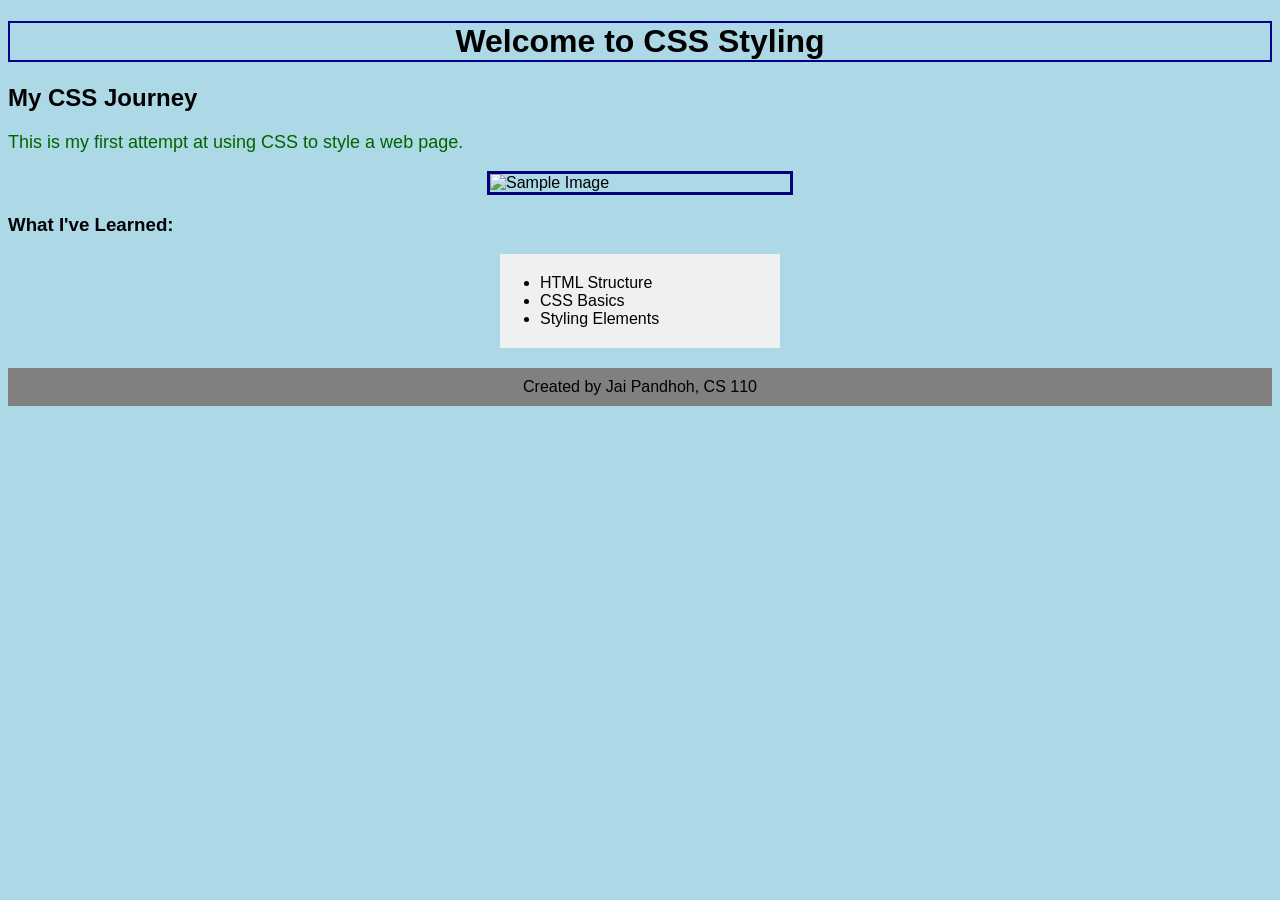
==== index.html @ 3dde4b29 "Add files via upload" ====
<!DOCTYPE html>
<html lang="en">
<head>
    <meta charset="UTF-8">
    <meta name="viewport" content="width=device-width, initial-scale=1.0">
    <title>CSS Lab 2 - Getting Started with CSS </title>
    <!-- Students will add the link tag here -->
    <link rel="stylesheet" href="style.css">
</head>
<body>
    <h1>Welcome to CSS Styling</h1>
    <h2>My CSS Journey</h2>
    <p>This is my first attempt at using CSS to style a web page.</p>
    <img src="sample-image.jpg" alt="Sample Image">
    <h3>What I've Learned:</h3>
<ul>
    <li>HTML Structure</li>
    <li>CSS Basics</li>
    <li>Styling Elements</li>
</ul>
<footer>Created by Jai Pandhoh, CS 110</footer>
    <!-- Students will add content here -->
</body>
</html>
---- style.css ----
body {
    background-color: lightblue;
    font-family: Arial, sans-serif;
 }
 
 h1 {
    text-align: center;
    border: 2px solid darkblue;
 }

 p {
    color: darkgreen;
    font-size: 18px;
 }

 img {
    max-width: 300px;
    display: block;
    margin: auto;
    border: 3px solid navy;
  }

  ul {
    background-color: #f0f0f0;
    padding: 20px 40px;
    width: 200px;
    margin: auto;
}

footer {
    text-align: center;
    padding: 10px;
    background-color: gray;
    margin-top: 20px;
    
}
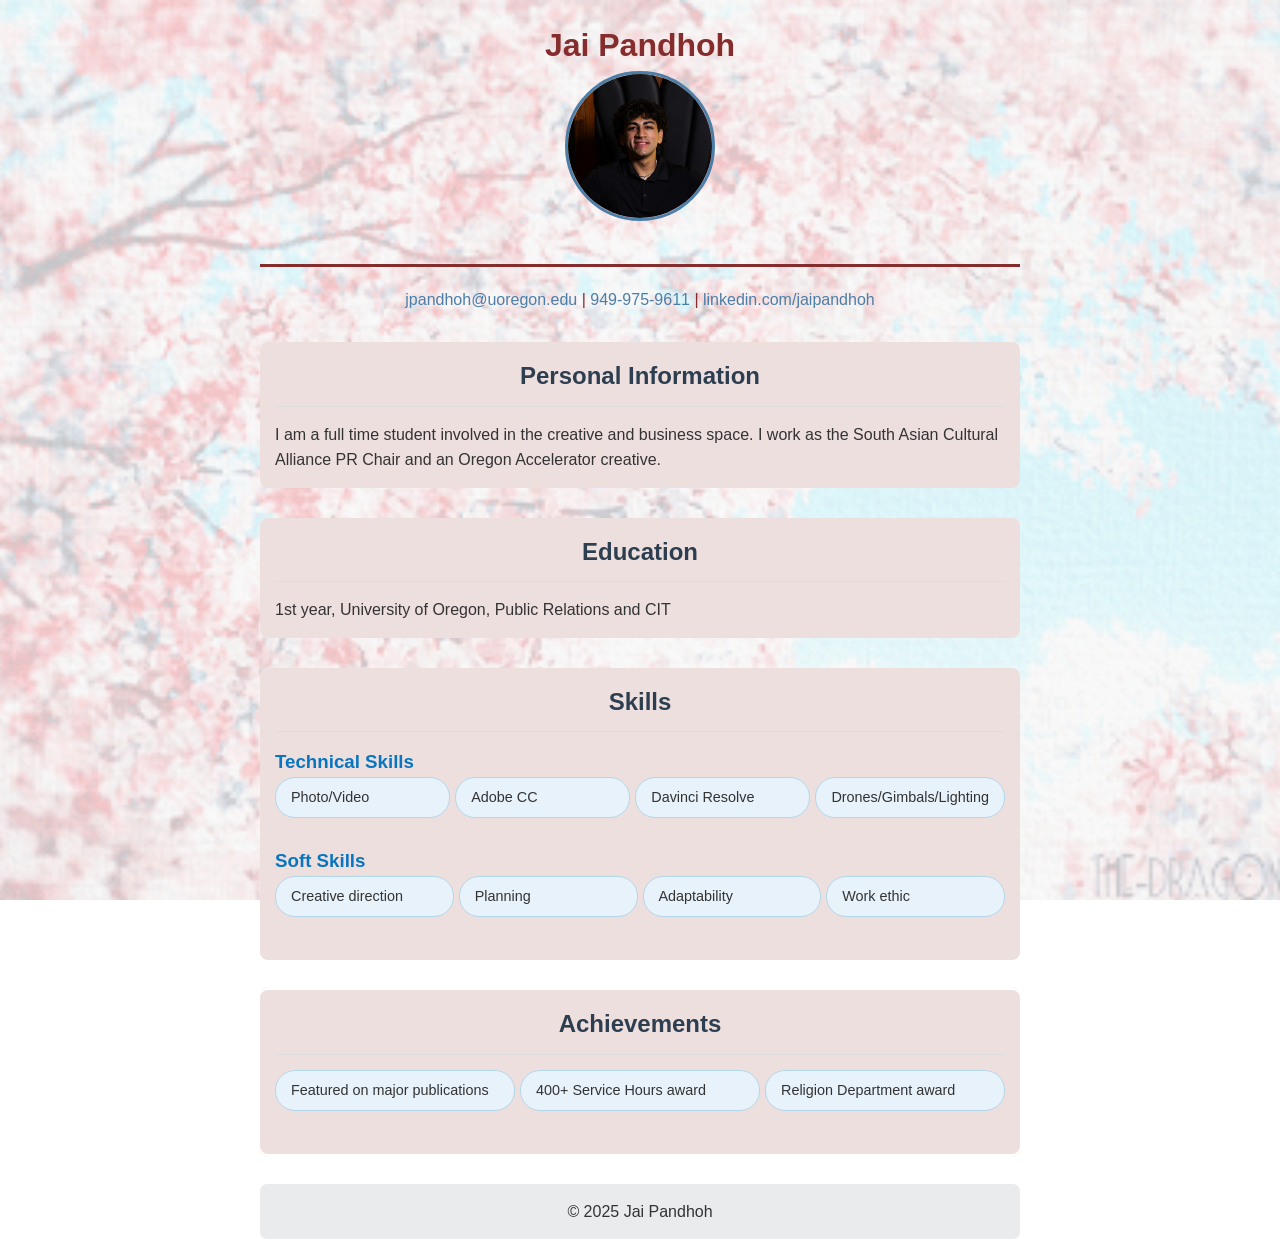
==== commit d9f11528: "Add files via upload" ====
--- a/index.html
+++ b/index.html
@@ -1,24 +1,70 @@
 <!DOCTYPE html>
 <html lang="en">
-<head>
-    <meta charset="UTF-8">
-    <meta name="viewport" content="width=device-width, initial-scale=1.0">
-    <title>CSS Lab 2 - Getting Started with CSS </title>
-    <!-- Students will add the link tag here -->
-    <link rel="stylesheet" href="style.css">
-</head>
-<body>
-    <h1>Welcome to CSS Styling</h1>
-    <h2>My CSS Journey</h2>
-    <p>This is my first attempt at using CSS to style a web page.</p>
-    <img src="sample-image.jpg" alt="Sample Image">
-    <h3>What I've Learned:</h3>
-<ul>
-    <li>HTML Structure</li>
-    <li>CSS Basics</li>
-    <li>Styling Elements</li>
-</ul>
-<footer>Created by Jai Pandhoh, CS 110</footer>
-    <!-- Students will add content here -->
-</body>
-</html>
+    <head>
+        <meta charset="UTF-8">
+        <meta name="viewport" content="width=device-width, initial-scale=1.0">
+        <title>Jai Pandhoh - About Me</title>
+        <link rel="stylesheet" href="style.css">
+    </head>
+    <body>
+       <!-- use header function -->
+        <header>
+            <h1>Jai Pandhoh</h1>
+            <img src="profileimage.JPG" alt="jai pandhoh profile picture" class= "profile-image">
+        <!-- //line after name  -->
+            <hr>
+        <!-- //paragraph -->
+        <!-- Link your email (mailto:), phone (tel:), and social media profilesc -->
+         <a href="mailto:jpandhoh@uoregon.edu">jpandhoh@uoregon.edu</a> |
+         <a href="tel:949-975-9611">949-975-9611</a> |
+         <a href="https://www.linkedin.com/in/jai-pandhoh/ " target = _blank title="Jai's LinkedIn Profile">linkedin.com/jaipandhoh</a>
+        </header>
+
+        <section>
+            <h2>Personal Information</h2>
+            <div class="center-text"></div>
+                <p>I am a full time student involved in the creative and business space. I work as the South Asian Cultural Alliance PR Chair and an Oregon Accelerator creative.</p> 
+        </section>
+
+        <section>
+            <h2>Education</h2>
+                <p>1st year, University of Oregon, Public Relations and CIT</p>
+        </section>
+
+        <section>
+            <h2>Skills</h2>
+
+                <h3>Technical Skills</h3>
+                    <ul>
+                        <li>Photo/Video</li>
+                        <li>Adobe CC</li>
+                        <li>Davinci Resolve</li>
+                        <li>Drones/Gimbals/Lighting</li>
+                    </ul>
+
+                <h3>Soft Skills</h3>
+                    <ul>
+                        
+                        <li>Creative direction</li>
+                        <li>Planning</li>
+                        <li>Adaptability</li>
+                        <li>Work ethic</li>
+                    </ul>
+        </section>
+
+
+        <!-- Create a new section with an ordered list ( <ol> and <li>) for projects, work experience, or achievements -->
+            <section>
+                <h2>Achievements</h2>
+                <ol>
+                    <li>Featured on major publications</li>
+                    <li>400+ Service Hours award</li>
+                    <li>Religion Department award</li>
+                </ol>
+            </section>
+        <footer>
+            <p>&copy; 2025 Jai Pandhoh</p>
+        </footer>
+
+    </body>  
+</html>
--- a/style.css
+++ b/style.css
@@ -1,36 +1,139 @@
-body {
-    background-color: lightblue;
-    font-family: Arial, sans-serif;
- }
- 
- h1 {
-    text-align: center;
-    border: 2px solid darkblue;
- }
+/* Jai Pandhoh */
+/* please make sure you change the name of this file to styles.css */
+/* Global Styles */
+* {
+    margin: 0;
+    padding: 0;
+    box-sizing: border-box;
+    }
 
- p {
-    color: darkgreen;
-    font-size: 18px;
- }
+    header {
+        color: rgb(133, 45, 45);
+            text-align: center;
+            margin-bottom: 30px;
+    
+    }
+    .profile-image {
+        width: 150px;
+        height: 150px;
+        border-radius: 50%;
+        object-fit: cover;
+        border: 3px solid #4d7ea8;
+        margin-bottom: 15px;
+    }
 
- img {
-    max-width: 300px;
-    display: block;
-    margin: auto;
-    border: 3px solid navy;
-  }
+    hr {
+        border: 0;
+        height: 3px;
+        background-color:rgb(133, 45, 45);
+        margin: 20px 0;
+    }
+    section {
+        margin-bottom: 30px;
+        padding: 15px;
+        background-color: rgb(238, 223, 223);
+        border-radius: 8px;
+        box-shadow: 0 2px 5px rgba(255, 255, 255, 0.1);
+        
+    }
 
-  ul {
-    background-color: #f0f0f0;
-    padding: 20px 40px;
-    width: 200px;
-    margin: auto;
-}
+    
+        
+    section h2 {
+        position: relative;
+        padding-bottom: 10px;
+        text-align: center;
 
-footer {
-    text-align: center;
-    padding: 10px;
-    background-color: gray;
-    margin-top: 20px;
+    }
+
+    a {
+        color: #4d7ea8;
+        text-decoration: none;
+        transition: color 0.3s;
+    }
+
+    a:hover {
+        color: #2980b9;
+        text-decoration: underline;
+    }
+
+    a:visited {
+        color: #6c757d;
+    }
+
     
-}+
+    body {
+    font-family: 'Segoe UI', Tahoma, Geneva, Verdana, sans-serif;
+    line-height: 1.6;
+    color: #333;
+    max-width: 800px;
+    margin: 0 auto;
+    padding: 20px;
+    position: relative;
+    }
+
+
+    /* Background Image with Transparency */
+    /* need position: fixed; and top: 0; left: 0; */
+    body:before {
+    content: "";
+    position: fixed;
+    top: 0;
+    left: 0;
+    width: 100%;
+    height: 100%;
+    background-image: url('background.jpg');
+    background-size: cover;
+    background-position: center;
+    opacity: 0.25;
+    z-index: -1;
+
+
+    }
+    
+    h2 {
+        color: #2c3e50;
+        margin-bottom: 15px;
+        border-bottom: 1px solid #ddd;
+        padding-bottom: 8px;
+    }
+    
+    h3 {
+        color: #0073bff9;
+    }
+    
+
+    li {
+        flex: 1 1;
+        background-color: #e7f2fa;
+        padding: 8px 15px;
+        border-radius: 20px;
+        font-size: 0.9rem;
+        border: 1px solid #b3d7ea;
+        margin-bottom: 8px;
+        transition:transform 0.3s ease, color 0.3s ease; 
+    }
+    
+    li:hover {
+        color: #3498db;
+        transform: translateX(5px);
+    }
+
+    ul, ol {
+        margin-left: 20px;
+        margin-bottom: 20px;
+        list-style-type: none;
+        margin-left: 0;
+        display: flex;
+        flex-wrap: wrap;
+        gap: 5px;
+    }
+
+    footer {
+        text-align: center;
+        margin-top: 30px;
+        padding: 15px;
+        background-color: rgba(44, 62, 80, 0.1);
+        border-radius: 7px;
+    }
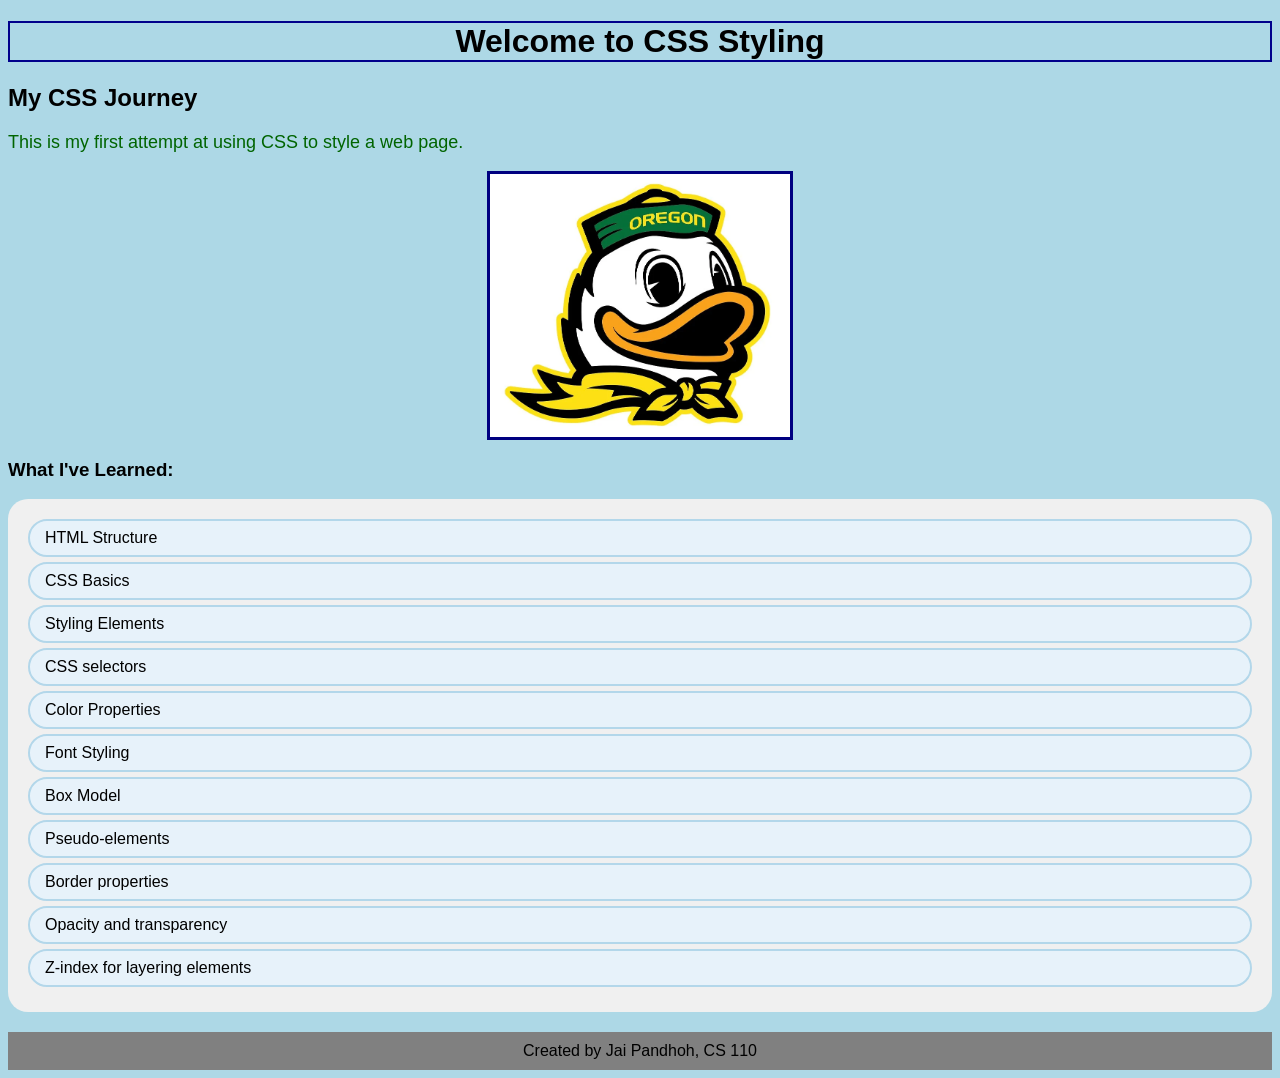
==== commit 9c9106f7: "Add files via upload" ====
--- a/index.html
+++ b/index.html
@@ -1,70 +1,33 @@
 <!DOCTYPE html>
 <html lang="en">
-    <head>
-        <meta charset="UTF-8">
-        <meta name="viewport" content="width=device-width, initial-scale=1.0">
-        <title>Jai Pandhoh - About Me</title>
-        <link rel="stylesheet" href="style.css">
-    </head>
-    <body>
-       <!-- use header function -->
-        <header>
-            <h1>Jai Pandhoh</h1>
-            <img src="profileimage.JPG" alt="jai pandhoh profile picture" class= "profile-image">
-        <!-- //line after name  -->
-            <hr>
-        <!-- //paragraph -->
-        <!-- Link your email (mailto:), phone (tel:), and social media profilesc -->
-         <a href="mailto:jpandhoh@uoregon.edu">jpandhoh@uoregon.edu</a> |
-         <a href="tel:949-975-9611">949-975-9611</a> |
-         <a href="https://www.linkedin.com/in/jai-pandhoh/ " target = _blank title="Jai's LinkedIn Profile">linkedin.com/jaipandhoh</a>
-        </header>
+<head>
+    <meta charset="UTF-8">
+    <meta name="viewport" content="width=device-width, initial-scale=1.0">
+    <title>CSS Lab 2 - Getting Started with CSS </title>
+    <!-- Students will add the link tag here -->
+    <link rel="stylesheet" href="style.css">
+</head>
+<body>
+    <h1>Welcome to CSS Styling</h1>
+    <h2>My CSS Journey</h2>
+    <p>This is my first attempt at using CSS to style a web page.</p>
+    <img src="sample-image.jpg" alt="Sample Image">
+    <h3>What I've Learned:</h3>
+<ul>
+    <li>HTML Structure</li>
+    <li>CSS Basics</li>
+    <li>Styling Elements</li>
+    <li>CSS selectors</li>
+    <li>Color Properties</li>
+    <li>Font Styling</li>
+    <li>Box Model</li>
+    <li>Pseudo-elements</li>
+    <li>Border properties</li>
+    <li>Opacity and transparency</li>
+    <li>Z-index for layering elements</li>
 
-        <section>
-            <h2>Personal Information</h2>
-            <div class="center-text"></div>
-                <p>I am a full time student involved in the creative and business space. I work as the South Asian Cultural Alliance PR Chair and an Oregon Accelerator creative.</p> 
-        </section>
-
-        <section>
-            <h2>Education</h2>
-                <p>1st year, University of Oregon, Public Relations and CIT</p>
-        </section>
-
-        <section>
-            <h2>Skills</h2>
-
-                <h3>Technical Skills</h3>
-                    <ul>
-                        <li>Photo/Video</li>
-                        <li>Adobe CC</li>
-                        <li>Davinci Resolve</li>
-                        <li>Drones/Gimbals/Lighting</li>
-                    </ul>
-
-                <h3>Soft Skills</h3>
-                    <ul>
-                        
-                        <li>Creative direction</li>
-                        <li>Planning</li>
-                        <li>Adaptability</li>
-                        <li>Work ethic</li>
-                    </ul>
-        </section>
-
-
-        <!-- Create a new section with an ordered list ( <ol> and <li>) for projects, work experience, or achievements -->
-            <section>
-                <h2>Achievements</h2>
-                <ol>
-                    <li>Featured on major publications</li>
-                    <li>400+ Service Hours award</li>
-                    <li>Religion Department award</li>
-                </ol>
-            </section>
-        <footer>
-            <p>&copy; 2025 Jai Pandhoh</p>
-        </footer>
-
-    </body>  
-</html>+</ul>
+<footer>Created by Jai Pandhoh, CS 110</footer>
+    <!-- Students will add content here -->
+</body>
+</html>
--- a/style.css
+++ b/style.css
@@ -1,139 +1,59 @@
-/* Jai Pandhoh */
-/* please make sure you change the name of this file to styles.css */
-/* Global Styles */
-* {
-    margin: 0;
-    padding: 0;
-    box-sizing: border-box;
-    }
+body {
+    background-color: lightblue;
+    font-family: Arial, sans-serif;
+ }
+ 
+ h1 {
+    text-align: center;
+    border: 2px solid darkblue;
+ }
 
-    header {
-        color: rgb(133, 45, 45);
-            text-align: center;
-            margin-bottom: 30px;
-    
-    }
-    .profile-image {
-        width: 150px;
-        height: 150px;
-        border-radius: 50%;
-        object-fit: cover;
-        border: 3px solid #4d7ea8;
-        margin-bottom: 15px;
-    }
+ p {
+    color: darkgreen;
+    font-size: 18px;
+ }
 
-    hr {
-        border: 0;
-        height: 3px;
-        background-color:rgb(133, 45, 45);
-        margin: 20px 0;
-    }
-    section {
-        margin-bottom: 30px;
-        padding: 15px;
-        background-color: rgb(238, 223, 223);
-        border-radius: 8px;
-        box-shadow: 0 2px 5px rgba(255, 255, 255, 0.1);
-        
-    }
+ img {
+    max-width: 300px;
+    display: block;
+    margin: auto;
+    border: 3px solid navy;
+  }
 
-    
-        
-    section h2 {
-        position: relative;
-        padding-bottom: 10px;
-        text-align: center;
+  ul {
+    background-color: #f0f0f0;
+}
 
-    }
-
-    a {
-        color: #4d7ea8;
-        text-decoration: none;
-        transition: color 0.3s;
-    }
-
-    a:hover {
-        color: #2980b9;
-        text-decoration: underline;
-    }
-
-    a:visited {
-        color: #6c757d;
-    }
-
-    
-
-    body {
-    font-family: 'Segoe UI', Tahoma, Geneva, Verdana, sans-serif;
-    line-height: 1.6;
-    color: #333;
-    max-width: 800px;
-    margin: 0 auto;
-    padding: 20px;
-    position: relative;
-    }
+li {
+   background-color: #e7f2fa;
+   border: 2px solid #b3d7ea;
+   border-radius: 20px;
+   padding: 8px 15px;
+   margin-bottom: 5px;
+   transition: color 0.2s ease, transform 0.2s ease;
+   
+  }
+  
 
 
-    /* Background Image with Transparency */
-    /* need position: fixed; and top: 0; left: 0; */
-    body:before {
-    content: "";
-    position: fixed;
-    top: 0;
-    left: 0;
-    width: 100%;
-    height: 100%;
-    background-image: url('background.jpg');
-    background-size: cover;
-    background-position: center;
-    opacity: 0.25;
-    z-index: -1;
+ul {
+   list-style-type: none;
+   margin-bottom: 20px;
+   padding: 20px;
+   border-radius: 20px;
+}
 
+li:hover {
+    color: #3498db;
+    transform: translateX(5px);
+    background-color: #fff9c4; 
 
-    }
+}
+
+footer {
+    text-align: center;
+    padding: 10px;
+    background-color: gray;
+    margin-top: 20px;
     
-    h2 {
-        color: #2c3e50;
-        margin-bottom: 15px;
-        border-bottom: 1px solid #ddd;
-        padding-bottom: 8px;
-    }
-    
-    h3 {
-        color: #0073bff9;
-    }
-    
-
-    li {
-        flex: 1 1;
-        background-color: #e7f2fa;
-        padding: 8px 15px;
-        border-radius: 20px;
-        font-size: 0.9rem;
-        border: 1px solid #b3d7ea;
-        margin-bottom: 8px;
-        transition:transform 0.3s ease, color 0.3s ease; 
-    }
-    
-    li:hover {
-        color: #3498db;
-        transform: translateX(5px);
-    }
-
-    ul, ol {
-        margin-left: 20px;
-        margin-bottom: 20px;
-        list-style-type: none;
-        margin-left: 0;
-        display: flex;
-        flex-wrap: wrap;
-        gap: 5px;
-    }
-
-    footer {
-        text-align: center;
-        margin-top: 30px;
-        padding: 15px;
-        background-color: rgba(44, 62, 80, 0.1);
-        border-radius: 7px;
-    }+}
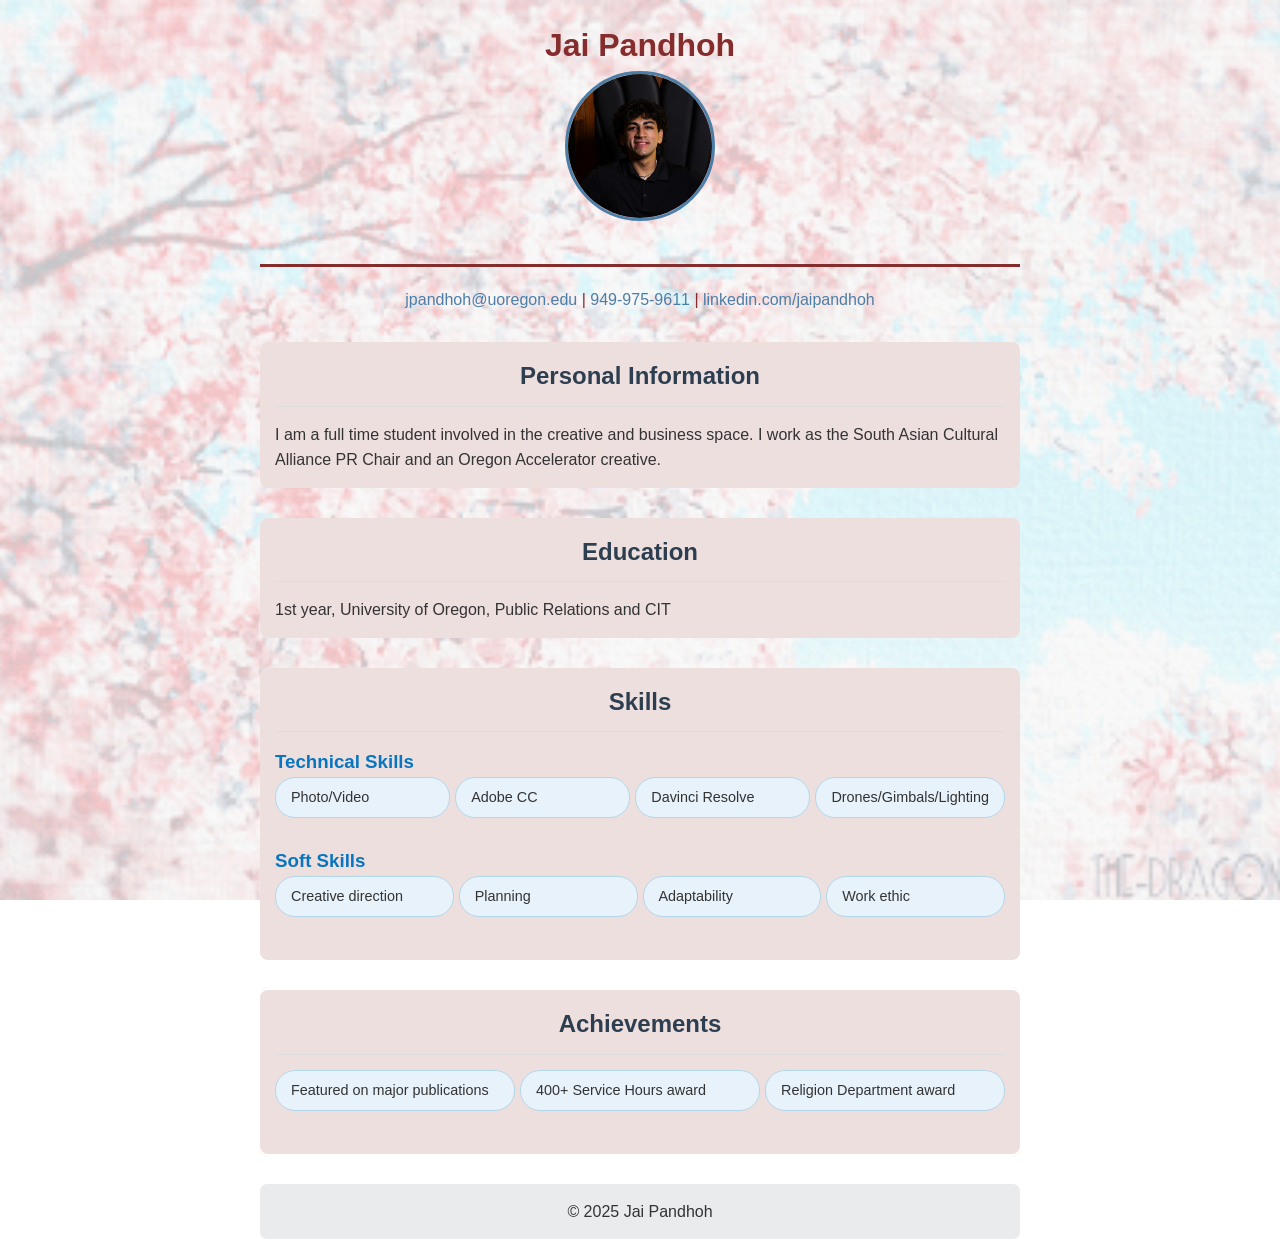
==== commit 4ecb12ea: "Add files via upload" ====
--- a/index.html
+++ b/index.html
@@ -1,33 +1,70 @@
 <!DOCTYPE html>
 <html lang="en">
-<head>
-    <meta charset="UTF-8">
-    <meta name="viewport" content="width=device-width, initial-scale=1.0">
-    <title>CSS Lab 2 - Getting Started with CSS </title>
-    <!-- Students will add the link tag here -->
-    <link rel="stylesheet" href="style.css">
-</head>
-<body>
-    <h1>Welcome to CSS Styling</h1>
-    <h2>My CSS Journey</h2>
-    <p>This is my first attempt at using CSS to style a web page.</p>
-    <img src="sample-image.jpg" alt="Sample Image">
-    <h3>What I've Learned:</h3>
-<ul>
-    <li>HTML Structure</li>
-    <li>CSS Basics</li>
-    <li>Styling Elements</li>
-    <li>CSS selectors</li>
-    <li>Color Properties</li>
-    <li>Font Styling</li>
-    <li>Box Model</li>
-    <li>Pseudo-elements</li>
-    <li>Border properties</li>
-    <li>Opacity and transparency</li>
-    <li>Z-index for layering elements</li>
+    <head>
+        <meta charset="UTF-8">
+        <meta name="viewport" content="width=device-width, initial-scale=1.0">
+        <title>Jai Pandhoh - About Me</title>
+        <link rel="stylesheet" href="style.css">
+    </head>
+    <body>
+       <!-- use header function -->
+        <header>
+            <h1>Jai Pandhoh</h1>
+            <img src="profileimage.JPG" alt="jai pandhoh profile picture" class= "profile-image">
+        <!-- //line after name  -->
+            <hr>
+        <!-- //paragraph -->
+        <!-- Link your email (mailto:), phone (tel:), and social media profilesc -->
+         <a href="mailto:jpandhoh@uoregon.edu">jpandhoh@uoregon.edu</a> |
+         <a href="tel:949-975-9611">949-975-9611</a> |
+         <a href="https://www.linkedin.com/in/jai-pandhoh/ " target = _blank title="Jai's LinkedIn Profile">linkedin.com/jaipandhoh</a>
+        </header>
 
-</ul>
-<footer>Created by Jai Pandhoh, CS 110</footer>
-    <!-- Students will add content here -->
-</body>
-</html>
+        <section>
+            <h2>Personal Information</h2>
+            <div class="center-text"></div>
+                <p>I am a full time student involved in the creative and business space. I work as the South Asian Cultural Alliance PR Chair and an Oregon Accelerator creative.</p> 
+        </section>
+
+        <section>
+            <h2>Education</h2>
+                <p>1st year, University of Oregon, Public Relations and CIT</p>
+        </section>
+
+        <section>
+            <h2>Skills</h2>
+
+                <h3>Technical Skills</h3>
+                    <ul>
+                        <li>Photo/Video</li>
+                        <li>Adobe CC</li>
+                        <li>Davinci Resolve</li>
+                        <li>Drones/Gimbals/Lighting</li>
+                    </ul>
+
+                <h3>Soft Skills</h3>
+                    <ul>
+                        
+                        <li>Creative direction</li>
+                        <li>Planning</li>
+                        <li>Adaptability</li>
+                        <li>Work ethic</li>
+                    </ul>
+        </section>
+
+
+        <!-- Create a new section with an ordered list ( <ol> and <li>) for projects, work experience, or achievements -->
+            <section>
+                <h2>Achievements</h2>
+                <ol>
+                    <li>Featured on major publications</li>
+                    <li>400+ Service Hours award</li>
+                    <li>Religion Department award</li>
+                </ol>
+            </section>
+        <footer>
+            <p>&copy; 2025 Jai Pandhoh</p>
+        </footer>
+
+    </body>  
+</html>
--- a/style.css
+++ b/style.css
@@ -1,59 +1,138 @@
-body {
-    background-color: lightblue;
-    font-family: Arial, sans-serif;
- }
- 
- h1 {
-    text-align: center;
-    border: 2px solid darkblue;
- }
+/* Jai Pandhoh */
+/* Global Styles */
+* {
+    margin: 0;
+    padding: 0;
+    box-sizing: border-box;
+    }
 
- p {
-    color: darkgreen;
-    font-size: 18px;
- }
+    header {
+        color: rgb(133, 45, 45);
+            text-align: center;
+            margin-bottom: 30px;
+    
+    }
+    .profile-image {
+        width: 150px;
+        height: 150px;
+        border-radius: 50%;
+        object-fit: cover;
+        border: 3px solid #4d7ea8;
+        margin-bottom: 15px;
+    }
 
- img {
-    max-width: 300px;
-    display: block;
-    margin: auto;
-    border: 3px solid navy;
-  }
+    hr {
+        border: 0;
+        height: 3px;
+        background-color:rgb(133, 45, 45);
+        margin: 20px 0;
+    }
+    section {
+        margin-bottom: 30px;
+        padding: 15px;
+        background-color: rgb(238, 223, 223);
+        border-radius: 8px;
+        box-shadow: 0 2px 5px rgba(255, 255, 255, 0.1);
+        
+    }
 
-  ul {
-    background-color: #f0f0f0;
-}
+    
+        
+    section h2 {
+        position: relative;
+        padding-bottom: 10px;
+        text-align: center;
 
-li {
-   background-color: #e7f2fa;
-   border: 2px solid #b3d7ea;
-   border-radius: 20px;
-   padding: 8px 15px;
-   margin-bottom: 5px;
-   transition: color 0.2s ease, transform 0.2s ease;
-   
-  }
-  
+    }
+
+    a {
+        color: #4d7ea8;
+        text-decoration: none;
+        transition: color 0.3s;
+    }
+
+    a:hover {
+        color: #2980b9;
+        text-decoration: underline;
+    }
+
+    a:visited {
+        color: #6c757d;
+    }
+
+    
+
+    body {
+    font-family: 'Segoe UI', Tahoma, Geneva, Verdana, sans-serif;
+    line-height: 1.6;
+    color: #333;
+    max-width: 800px;
+    margin: 0 auto;
+    padding: 20px;
+    position: relative;
+    }
 
 
-ul {
-   list-style-type: none;
-   margin-bottom: 20px;
-   padding: 20px;
-   border-radius: 20px;
-}
+    /* Background Image with Transparency */
+    /* need position: fixed; and top: 0; left: 0; */
+    body:before {
+    content: "";
+    position: fixed;
+    top: 0;
+    left: 0;
+    width: 100%;
+    height: 100%;
+    background-image: url('background.jpg');
+    background-size: cover;
+    background-position: center;
+    opacity: 0.25;
+    z-index: -1;
 
-li:hover {
-    color: #3498db;
-    transform: translateX(5px);
-    background-color: #fff9c4; 
 
-}
+    }
+    
+    h2 {
+        color: #2c3e50;
+        margin-bottom: 15px;
+        border-bottom: 1px solid #ddd;
+        padding-bottom: 8px;
+    }
+    
+    h3 {
+        color: #0073bff9;
+    }
+    
 
-footer {
-    text-align: center;
-    padding: 10px;
-    background-color: gray;
-    margin-top: 20px;
+    li {
+        flex: 1 1;
+        background-color: #e7f2fa;
+        padding: 8px 15px;
+        border-radius: 20px;
+        font-size: 0.9rem;
+        border: 1px solid #b3d7ea;
+        margin-bottom: 8px;
+        transition:transform 0.3s ease, color 0.3s ease; 
+    }
     
-}+    li:hover {
+        color: #3498db;
+        transform: translateX(5px);
+    }
+
+    ul, ol {
+        margin-left: 20px;
+        margin-bottom: 20px;
+        list-style-type: none;
+        margin-left: 0;
+        display: flex;
+        flex-wrap: wrap;
+        gap: 5px;
+    }
+
+    footer {
+        text-align: center;
+        margin-top: 30px;
+        padding: 15px;
+        background-color: rgba(44, 62, 80, 0.1);
+        border-radius: 7px;
+    }
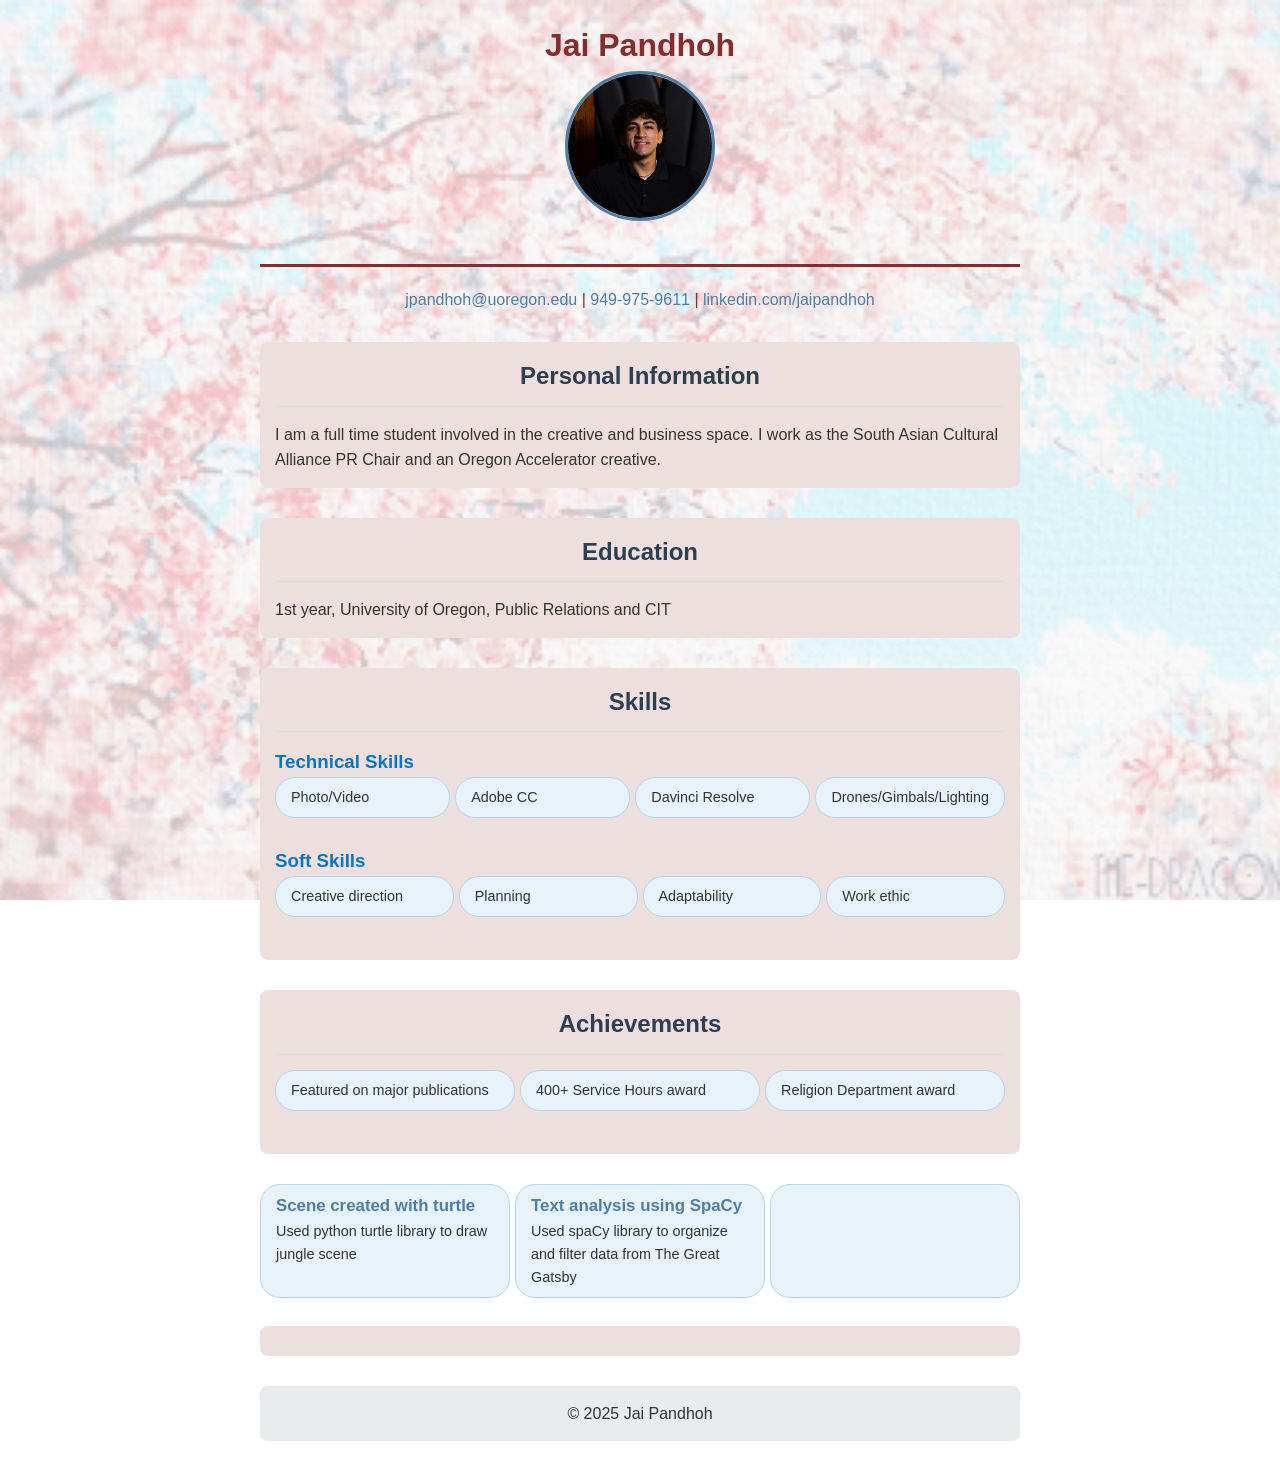
==== commit 441ca430: "Add files via upload" ====
--- a/index.html
+++ b/index.html
@@ -54,14 +54,33 @@
 
 
         <!-- Create a new section with an ordered list ( <ol> and <li>) for projects, work experience, or achievements -->
-            <section>
-                <h2>Achievements</h2>
+        <section>
+            <h2>Achievements</h2>
                 <ol>
                     <li>Featured on major publications</li>
                     <li>400+ Service Hours award</li>
                     <li>Religion Department award</li>
                 </ol>
-            </section>
+        </section>
+            <ol>
+                <li>
+                    <h3><a href="CS110_Project6_Part2.html" target="_blank">Scene created with turtle</a></h3>
+                    <p>Used python turtle library to draw jungle scene</p>
+                </li>
+                <li>
+                    <h3><a href="   "  target="_blank"> Text analysis using SpaCy</a></h3>
+                    <p>Used spaCy library to organize and filter data from The Great Gatsby</p>
+                </li>
+
+                <li>
+                    
+                </li>
+            </ol>
+
+        <section>
+
+
+        </section>
         <footer>
             <p>&copy; 2025 Jai Pandhoh</p>
         </footer>
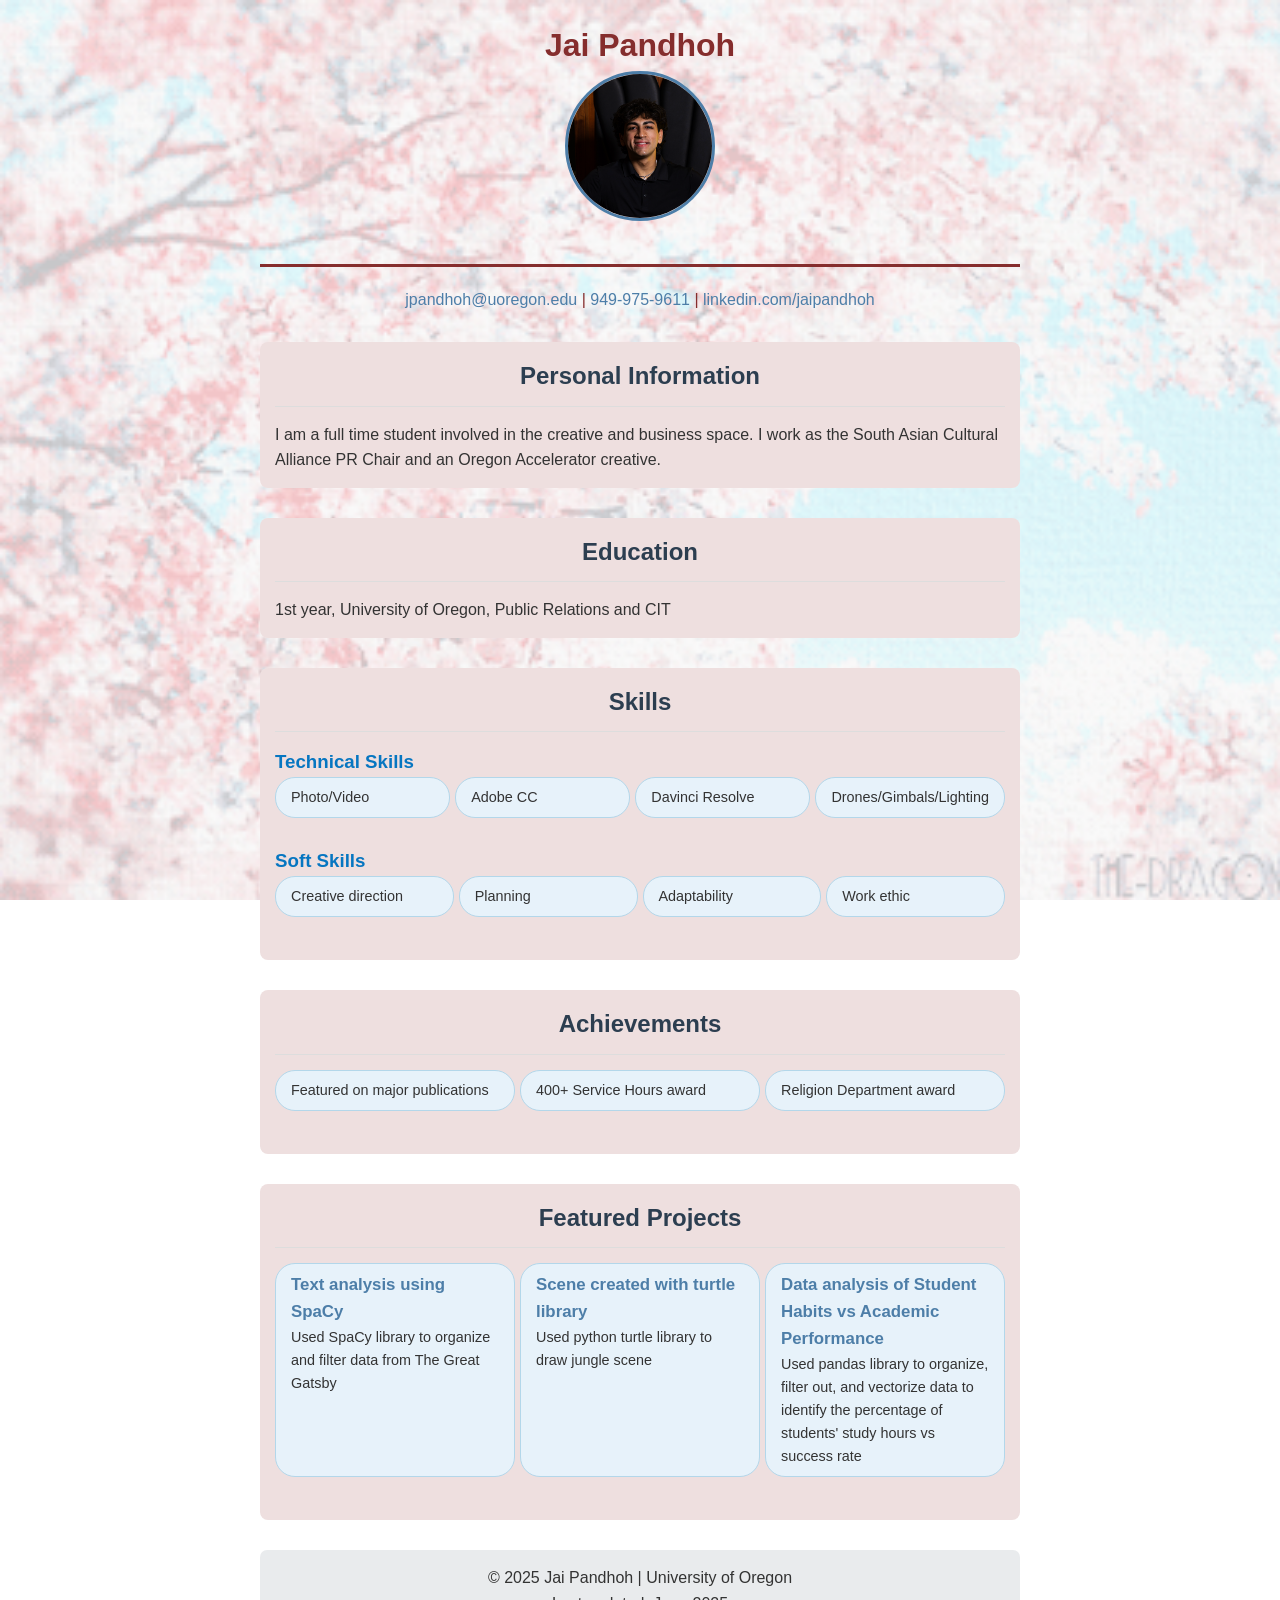
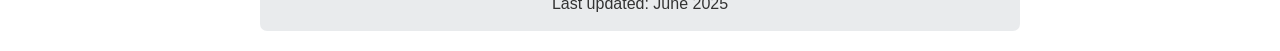
==== commit 8063c5ec: "Add files via upload" ====
--- a/index.html
+++ b/index.html
@@ -62,27 +62,29 @@
                     <li>Religion Department award</li>
                 </ol>
         </section>
+<!-- new section for porjects -->
+        <section>
+            <h2>Featured Projects</h2>
             <ol>
                 <li>
-                    <h3><a href="CS110_Project6_Part2.html" target="_blank">Scene created with turtle</a></h3>
+                    <h3><a href="CS110_Project6_Part2.html" target="_blank">Text analysis using SpaCy</a></h3>
+                    <p>Used SpaCy library to organize and filter data from The Great Gatsby</p>
+                </li>
+                <li>
+                    <h3><a href="turtlescene.html" target="_blank">Scene created with turtle library</a></h3>
                     <p>Used python turtle library to draw jungle scene</p>
                 </li>
                 <li>
-                    <h3><a href="   "  target="_blank"> Text analysis using SpaCy</a></h3>
-                    <p>Used spaCy library to organize and filter data from The Great Gatsby</p>
-                </li>
-
-                <li>
-                    
+                    <h3><a href="Copy_of_CS110_Project8.html" target="_blank">Data analysis of Student Habits vs Academic Performance</a></h3>
+                    <p>Used pandas library to organize, filter out, and vectorize data to identify the percentage of students' study hours vs success rate </p>
                 </li>
             </ol>
+        </section>
 
-        <section>
-
-
-        </section>
         <footer>
-            <p>&copy; 2025 Jai Pandhoh</p>
+            <p>&copy; 2025 Jai Pandhoh | University of Oregon</p>
+            <p>Last updated: June 2025</p>
+            </p>
         </footer>
 
     </body>  
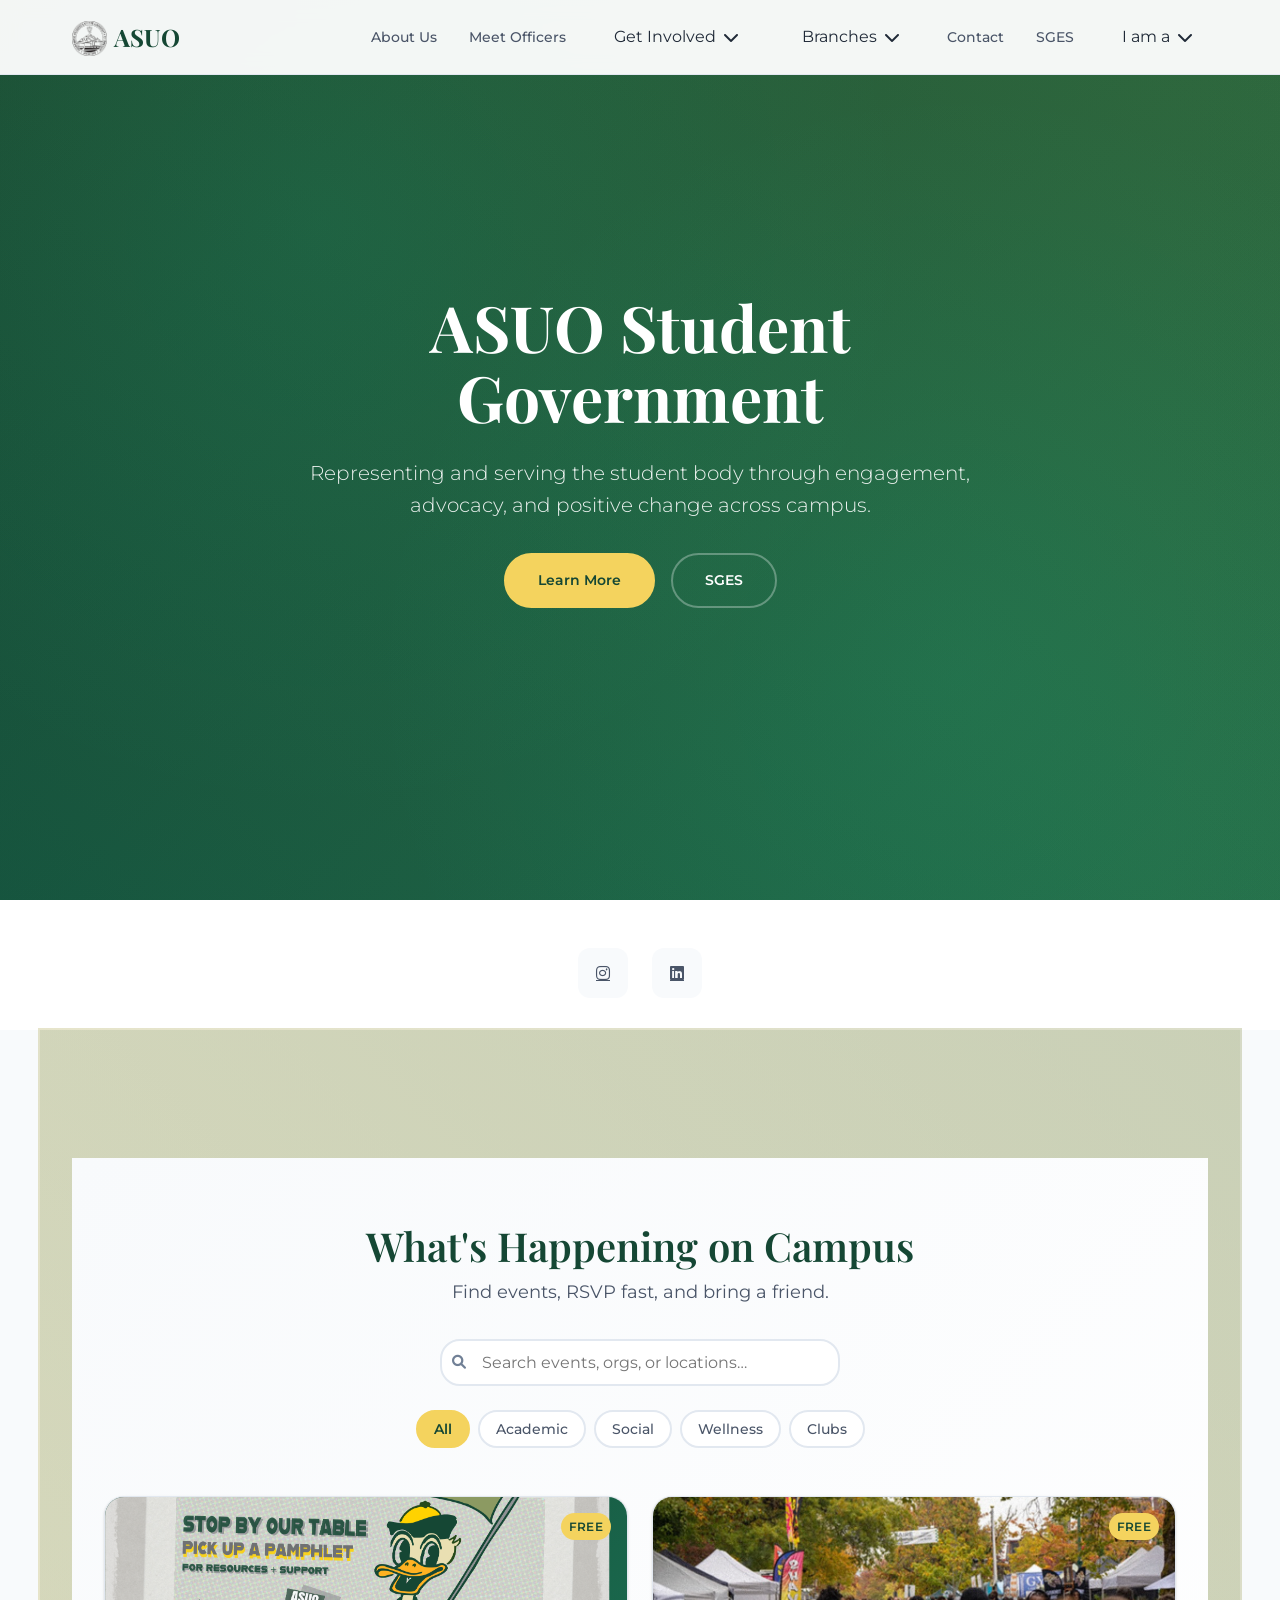
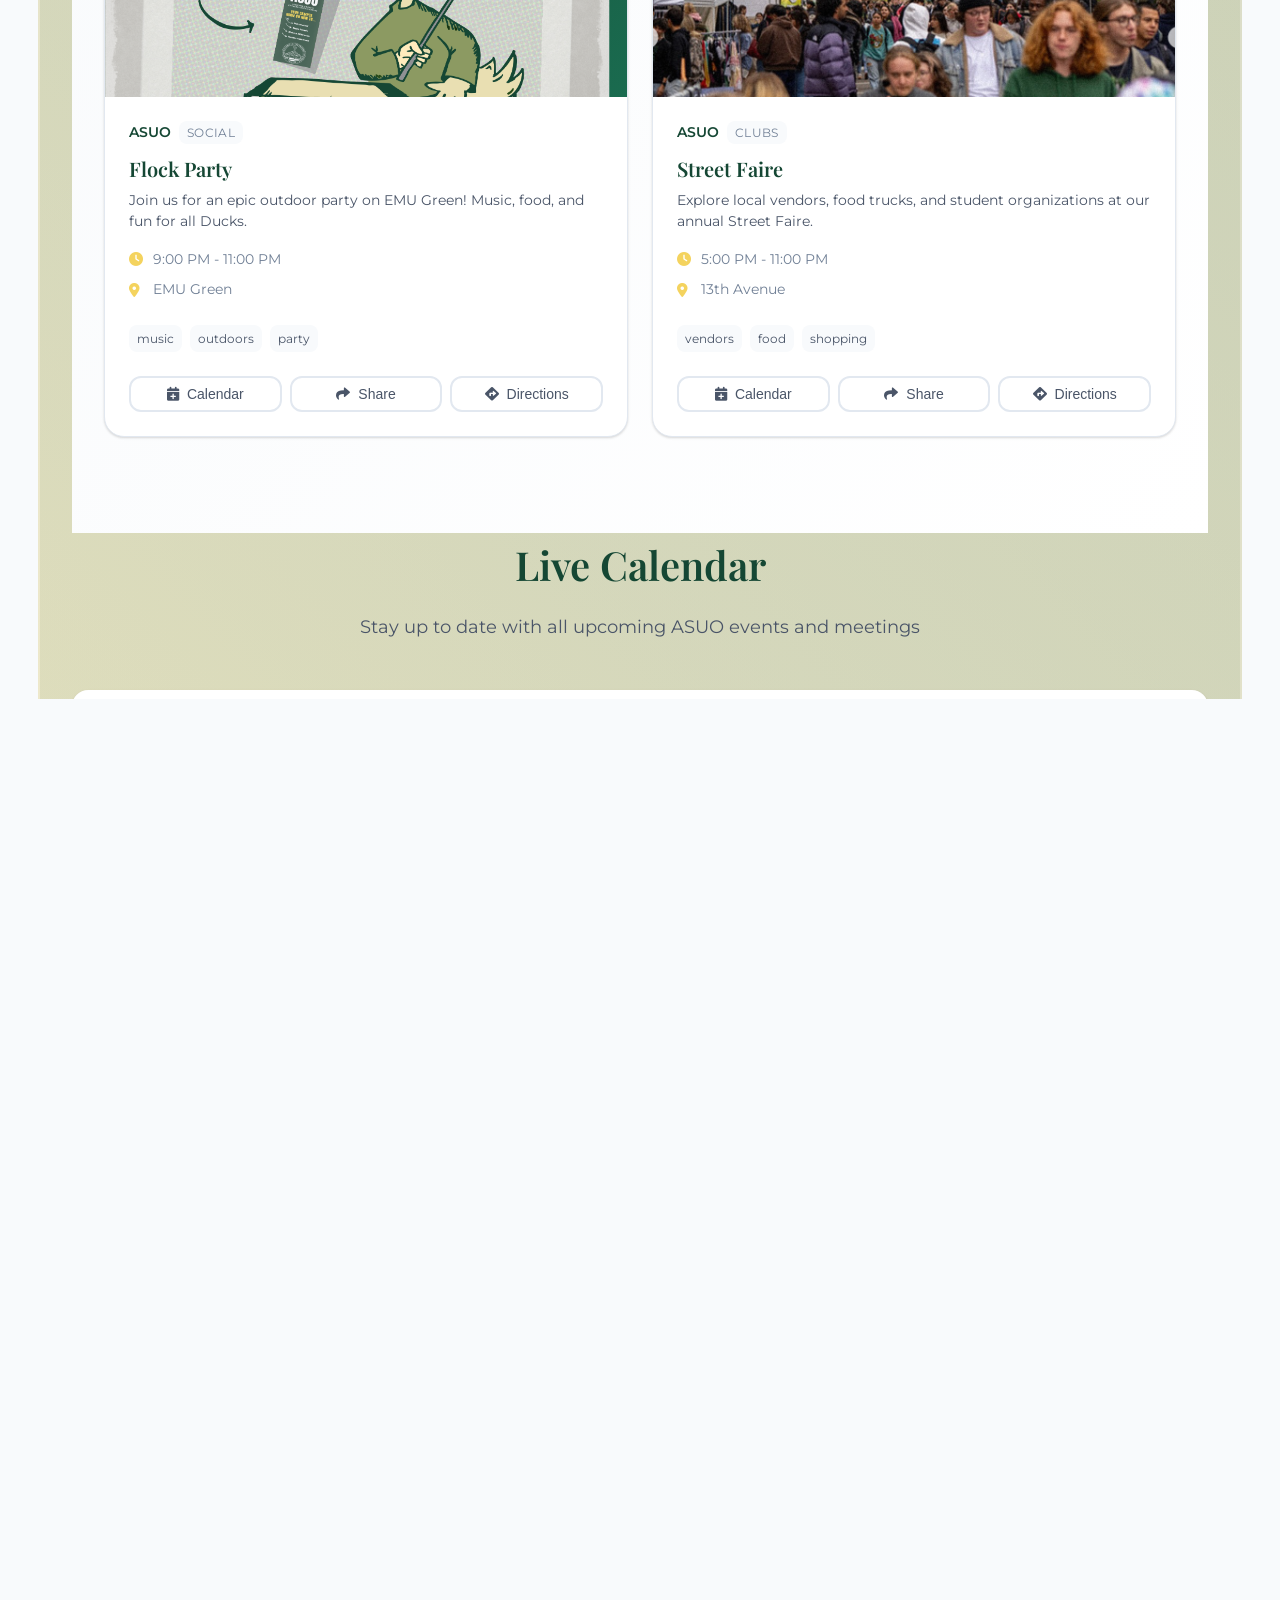
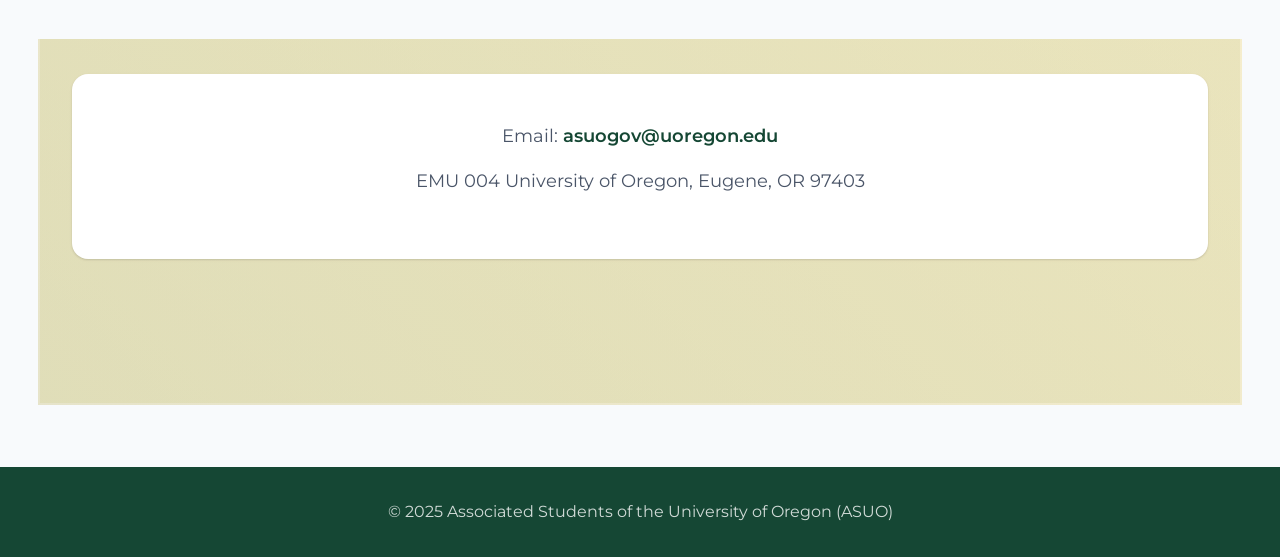
==== commit 8b9bf616: "Add files via upload" ====
--- a/index.html
+++ b/index.html
@@ -1,91 +1,268 @@
 <!DOCTYPE html>
 <html lang="en">
-    <head>
-        <meta charset="UTF-8">
-        <meta name="viewport" content="width=device-width, initial-scale=1.0">
-        <title>Jai Pandhoh - About Me</title>
-        <link rel="stylesheet" href="style.css">
-    </head>
-    <body>
-       <!-- use header function -->
-        <header>
-            <h1>Jai Pandhoh</h1>
-            <img src="profileimage.JPG" alt="jai pandhoh profile picture" class= "profile-image">
-        <!-- //line after name  -->
-            <hr>
-        <!-- //paragraph -->
-        <!-- Link your email (mailto:), phone (tel:), and social media profilesc -->
-         <a href="mailto:jpandhoh@uoregon.edu">jpandhoh@uoregon.edu</a> |
-         <a href="tel:949-975-9611">949-975-9611</a> |
-         <a href="https://www.linkedin.com/in/jai-pandhoh/ " target = _blank title="Jai's LinkedIn Profile">linkedin.com/jaipandhoh</a>
-        </header>
-
-        <section>
-            <h2>Personal Information</h2>
-            <div class="center-text"></div>
-                <p>I am a full time student involved in the creative and business space. I work as the South Asian Cultural Alliance PR Chair and an Oregon Accelerator creative.</p> 
-        </section>
-
-        <section>
-            <h2>Education</h2>
-                <p>1st year, University of Oregon, Public Relations and CIT</p>
-        </section>
-
-        <section>
-            <h2>Skills</h2>
-
-                <h3>Technical Skills</h3>
-                    <ul>
-                        <li>Photo/Video</li>
-                        <li>Adobe CC</li>
-                        <li>Davinci Resolve</li>
-                        <li>Drones/Gimbals/Lighting</li>
-                    </ul>
-
-                <h3>Soft Skills</h3>
-                    <ul>
-                        
-                        <li>Creative direction</li>
-                        <li>Planning</li>
-                        <li>Adaptability</li>
-                        <li>Work ethic</li>
-                    </ul>
-        </section>
-
-
-        <!-- Create a new section with an ordered list ( <ol> and <li>) for projects, work experience, or achievements -->
-        <section>
-            <h2>Achievements</h2>
-                <ol>
-                    <li>Featured on major publications</li>
-                    <li>400+ Service Hours award</li>
-                    <li>Religion Department award</li>
-                </ol>
-        </section>
-<!-- new section for porjects -->
-        <section>
-            <h2>Featured Projects</h2>
-            <ol>
-                <li>
-                    <h3><a href="CS110_Project6_Part2.html" target="_blank">Text analysis using SpaCy</a></h3>
-                    <p>Used SpaCy library to organize and filter data from The Great Gatsby</p>
-                </li>
-                <li>
-                    <h3><a href="turtlescene.html" target="_blank">Scene created with turtle library</a></h3>
-                    <p>Used python turtle library to draw jungle scene</p>
-                </li>
-                <li>
-                    <h3><a href="Copy_of_CS110_Project8.html" target="_blank">Data analysis of Student Habits vs Academic Performance</a></h3>
-                    <p>Used pandas library to organize, filter out, and vectorize data to identify the percentage of students' study hours vs success rate </p>
-                </li>
-            </ol>
-        </section>
-
-        <footer>
-            <p>&copy; 2025 Jai Pandhoh | University of Oregon</p>
-            <p>Last updated: June 2025</p>
-            </p>
-        </footer>
-
-    </body>  
+<head>
+  <meta charset="UTF-8">
+  <meta name="viewport" content="width=device-width, initial-scale=1.0">
+  <title>ASUO Student Government</title>
+  <link href="https://fonts.googleapis.com/css2?family=Inter:wght@300;400;500;600;700&family=Space+Grotesk:wght@400;500;600;700&family=Montserrat:wght@300;400;500;600;700&family=Playfair+Display:wght@400;500;600;700&display=swap" rel="stylesheet">
+  <link rel="stylesheet" href="https://cdnjs.cloudflare.com/ajax/libs/font-awesome/6.0.0-beta3/css/all.min.css">
+  <link rel="stylesheet" href="index.css">
+</head>
+<body class="index-page">
+  <!-- Navigation -->
+  <nav class="navbar">
+    <div class="nav-container">
+      <a href="/" class="logo">
+        <img src="./2024-ASUO-Seal-BLK.png" alt="ASUO Logo" style="height: 35px; vertical-align: middle; margin-right: 0.1rem; margin-top: -4px;">
+        ASUO
+      </a>
+      <ul class="nav-links">
+        <li><a href="#i-fee">About Us</a></li>
+        <li><a href="our-directors.html">Meet Officers</a></li>
+        <li class="dropdown">
+          <div class="dropdown-toggle">
+            Get Involved <i class="fas fa-chevron-down"></i>
+          </div>
+          <div class="dropdown-menu">
+            <a href="https://uoregon.joinhandshake.com/job-search/10112227?query=ASUO&per_page=25&sort=relevance&page=1" target="_blank">Handshake</a>
+          </div>
+        </li>
+        <li class="dropdown">
+          <div class="dropdown-toggle">
+            Branches <i class="fas fa-chevron-down"></i>
+          </div>
+          <div class="dropdown-menu">
+            <a href="passed-resolutions.html">Passed Resolutions</a>
+          </div>
+        </li>
+        <li><a href="#contact">Contact</a></li>
+        <li><a href="sges.html">SGES</a></li>
+        <li class="dropdown">
+          <div class="dropdown-toggle">
+            I am a <i class="fas fa-chevron-down"></i>
+          </div>
+          <div class="dropdown-menu">
+            <div class="dropdown-submenu">
+              <div class="dropdown-submenu-toggle">
+                Current Student <i class="fas fa-chevron-right"></i>
+              </div>
+              <div class="dropdown-submenu-content">
+                <a href="undergraduate.html">Undergraduate</a>
+                <a href="graduate-student.html">Graduate</a>
+                <a href="law-student.html">Law</a>
+                <a href="first-year-student.html">First Year</a>
+              </div>
+            </div>
+            <div class="dropdown-submenu">
+              <div class="dropdown-submenu-toggle">
+                Non-Traditional Student <i class="fas fa-chevron-right"></i>
+              </div>
+              <div class="dropdown-submenu-content">
+                <a href="veteran-student.html">Veteran</a>
+                <a href="international-student.html">International</a>
+                <a href="transfer-student.html">Transfer</a>
+                <a href="first-generation-student.html">First Generation</a>
+              </div>
+            </div>
+            <a href="https://sges.uoregon.edu/benefits" target="_blank">Student Parent</a>
+            <a href="alumni.html">Alumni</a>
+            <a href="current-officer.html">Current Officer</a>
+            <a href="#student-org-leaders">Student Org Leaders</a>
+          </div>
+        </li>
+      </ul>
+    </div>
+  </nav>
+
+  <!-- Hero Section -->
+  <section class="hero">
+    <div class="hero-bg"></div>
+    <div class="hero-pattern"></div>
+    <div id="aurora-container" class="aurora-container"></div>
+    <div class="hero-content">
+      <h1>ASUO Student Government</h1>
+      <p>Representing and serving the student body through engagement, advocacy, and positive change across campus.</p>
+      <div class="hero-buttons">
+        <a href="meet-the-directors.html" class="btn btn-outline">Learn More</a>
+        <a href="sges.html" class="btn btn-clear">SGES</a>
+      </div>
+    </div>
+  </section>
+
+  <!-- Social Links -->
+  <section class="social-section">
+    <div class="social-links">
+      <a href=https://www.instagram.com/asuogov?utm_source=ig_web_button_share_sheet&igsh=ZDNlZDc0MzIxNw==" target="_blank" aria-label="Instagram">
+        <i class="fab fa-instagram"></i>
+      <a href="https://www.linkedin.com/company/asuo/" target="_blank" aria-label="LinkedIn"><i class="fab fa-linkedin"></i></a>
+    </div>
+  </section>
+
+  <!-- Main Content -->
+  <main class="main-content futuristic-reveal">
+
+
+    <!-- Campus Events Section -->
+    <section id="events" class="campus-events-section">
+      <div class="events-container">
+        <!-- Section Header -->
+        <div class="events-header">
+          <div class="events-title-group">
+            <h2 class="events-title">What's Happening on Campus</h2>
+            <p class="events-subtitle">Find events, RSVP fast, and bring a friend.</p>
+          </div>
+          
+          <!-- Search and Filters -->
+          <div class="events-controls">
+            <div class="search-container">
+              <input type="text" id="eventsSearch" class="events-search" placeholder="Search events, orgs, or locations…" aria-label="Search events">
+              <i class="fas fa-search search-icon"></i>
+            </div>
+            
+            <div class="filter-tabs">
+              <button class="filter-tab active" data-filter="all">All</button>
+              <button class="filter-tab" data-filter="academic">Academic</button>
+              <button class="filter-tab" data-filter="social">Social</button>
+              <button class="filter-tab" data-filter="wellness">Wellness</button>
+              <button class="filter-tab" data-filter="clubs">Clubs</button>
+            </div>
+          </div>
+        </div>
+
+        <!-- Events Grid -->
+        <div class="events-grid" id="eventsList" role="grid" aria-label="Campus events">
+          <!-- Events will be loaded dynamically -->
+          <div class="loading-state" aria-label="Loading campus events">
+            <div class="skeleton-card"></div>
+            <div class="skeleton-card"></div>
+            <div class="skeleton-card"></div>
+            <div class="skeleton-card"></div>
+            <div class="skeleton-card"></div>
+            <div class="skeleton-card"></div>
+      </div>
+      </div>
+
+        <!-- Empty State -->
+        <div class="empty-state" id="emptyState" style="display: none;">
+          <div class="empty-icon">📅</div>
+          <h3>No events match your filters</h3>
+          <p>Try clearing filters or check back later.</p>
+          <button class="clear-filters-btn" onclick="clearAllFilters()">View all events</button>
+      </div>
+
+        <!-- Error State -->
+        <div class="error-state" id="errorState" style="display: none;">
+          <div class="error-icon">⚠️</div>
+          <h3>Hmm, we couldn't load events</h3>
+          <p>Please refresh or try again in a minute.</p>
+          <button class="retry-btn" onclick="retryLoadEvents()">Retry</button>
+      </div>
+      </div>
+    </section>
+
+    <!-- Calendar Section -->
+    <section id="calendar" class="section">
+      <div class="section-header">
+        <h2 class="section-title">Live Calendar</h2>
+        <p class="section-subtitle">Stay up to date with all upcoming ASUO events and meetings</p>
+      </div>
+      <div class="calendar-container">
+        <iframe src="https://calendar.google.com/calendar/embed?src=NTFhMzBlZWYwZDMxNzJhOTA2OWEwMmZjMGZlY2YwMjM2N2FlNGQ0YzZjM2U4M2E1OTE5NjJjYzQ5NDNkNWQyM0Bncm91cC5jYWxlbmRhci5nb29nbGUuY29t&ctz=America/Los_Angeles" frameborder="0" scrolling="no"></iframe>
+      </div>
+    </section>
+
+    <!-- About I-Fee Section -->
+    <section id="i-fee" class="section">
+      <div class="section-header">
+        <h2 class="section-title">About the Incidental Fee (I-Fee)</h2>
+        <p class="section-subtitle">Understanding how your student fees support campus programs</p>
+      </div>
+      <div class="content-section">
+        <p>The I-Fee is a mandatory student fee determined annually by the ASUO through an open, democratic process. The current budget is ~<em>$9 million</em> and funds student programs and services.</p>
+        <div class="cta-buttons">
+          <a href="abouttheI-Fee.html" class="btn btn-outline">Learn More About I-Fee</a>
+        </div>
+      </div>
+    </section>
+
+
+    <!-- Passed Resolutions Section -->
+    <section id="resolutions" class="section">
+      <div class="section-header">
+        <h2 class="section-title">Passed Resolutions</h2>
+        <p class="section-subtitle">View important resolutions passed by ASUO</p>
+      </div>
+      <div class="cards-grid">
+        <div class="card">
+          <div class="card-image">
+            <i class="fas fa-file-signature"></i>
+          </div>
+          <div class="card-content">
+            <h3 class="card-title">ASUO Financial Transparency Resolution</h3>
+            <p class="card-description">A resolution to promote financial transparency within ASUO. Read the full text for details.</p>
+            <a href="passed-resolutions.html" class="btn btn-primary" style="margin-top: 1rem;">View Resolutions</a>
+          </div>
+        </div>
+      </div>
+    </section>
+
+    <!-- Student Org Leaders -->
+    <section id="student-org-leaders" class="section">
+      <div class="section-header">
+        <h2 class="section-title">Student Organization Leaders</h2>
+        <p class="section-subtitle">Your voice matters in shaping the student experience at UO</p>
+      </div>
+      <div class="student-org-content">
+        <div class="org-leader-card">
+          <div class="card-icon">
+            <i class="fas fa-users"></i>
+          </div>
+          <div class="card-content">
+            <h3 class="card-title">Share Your Experience</h3>
+            <p class="card-description">Help us understand the student organization experience at UO. Your anonymous feedback helps us improve support and resources for all student groups.</p>
+            <div class="feedback-options">
+              <a href="https://forms.gle/LBn96TJrZyhZ9ydW7" target="_blank" class="btn btn-primary">
+                <i class="fas fa-comment-dots"></i>
+                Student Org Experience Survey
+              </a>
+              <p class="form-note">Anonymous • Optional organization identification</p>
+            </div>
+          </div>
+        </div>
+        <div class="org-leader-info">
+          <h4>What We're Looking For:</h4>
+          <ul>
+            <li><i class="fas fa-check-circle"></i> Your overall experience as a student org leader</li>
+            <li><i class="fas fa-check-circle"></i> Challenges you face and support you need</li>
+            <li><i class="fas fa-check-circle"></i> Ideas for improving student organization resources</li>
+            <li><i class="fas fa-check-circle"></i> Feedback on ASUO services and programs</li>
+          </ul>
+          <div class="privacy-note">
+            <i class="fas fa-shield-alt"></i>
+            <strong>Your privacy is protected:</strong> All responses are anonymous. You may optionally share which organization you represent, but this is completely voluntary.
+          </div>
+        </div>
+      </div>
+    </section>
+
+    <!-- Contact -->
+    <section id="contact" class="section">
+      <div class="section-header">
+        <h2 class="section-title">Contact Us</h2>
+        <p class="section-subtitle">Have questions or feedback? We'd love to hear from you!</p>
+      </div>
+      <div class="contact-info">
+        <p>Email: <a href="mailto:asuogov@uoregon.edu">asuogov@uoregon.edu</a></p>
+        <p>EMU 004 University of Oregon, Eugene, OR 97403</p>
+      </div>
+    </section>
+  </main>
+
+  <!-- Footer -->
+  <footer class="footer">
+    <p>&copy; 2025 Associated Students of the University of Oregon (ASUO)</p>
+  </footer>
+
+  <script src="index.js"></script>
+</body>
 </html>
--- a/index.css
+++ b/index.css
@@ -0,0 +1,1470 @@
+/* CSS Reset & Variables */
+*, *::before, *::after { 
+  box-sizing: border-box; 
+  margin: 0; 
+  padding: 0; 
+}
+
+:root {
+  --primary: #154734;
+  --primary-light: #1a6b4f;
+  --accent: #F4D35E;
+  --accent-light: #F4D35E;
+  --surface: #ffffff;
+  --surface-alt: #f8fafc;
+  --text-primary: #1F2937;
+  --text-secondary: #4a5568;
+  --text-muted: #718096;
+  --border: #e2e8f0;
+  --shadow-sm: 0 1px 3px 0 rgba(0, 0, 0, 0.1), 0 1px 2px 0 rgba(0, 0, 0, 0.06);
+  --shadow-md: 0 4px 6px -1px rgba(0, 0, 0, 0.1), 0 2px 4px -1px rgba(0, 0, 0, 0.06);
+  --shadow-lg: 0 10px 15px -3px rgba(0, 0, 0, 0.1), 0 4px 6px -2px rgba(0, 0, 0, 0.05);
+  --font-primary: 'Montserrat', system-ui, -apple-system, sans-serif;
+  --font-display: 'Playfair Display', system-ui, -apple-system, sans-serif;
+  --radius: 1.25rem;
+}
+
+html { 
+  scroll-behavior: smooth; 
+  font-size: 16px;
+}
+
+body {
+  font-family: var(--font-primary);
+  line-height: 1.6;
+  color: var(--text-primary);
+  background-color: var(--surface-alt);
+  -webkit-font-smoothing: antialiased;
+  -moz-osx-font-smoothing: grayscale;
+  min-height: 100vh;
+  display: flex;
+  flex-direction: column;
+}
+
+main {
+  flex: 1;
+}
+
+/* Top Navigation */
+.navbar {
+  position: fixed;
+  top: 0;
+  left: 0;
+  right: 0;
+  background: rgba(255, 255, 255, 0.95);
+  backdrop-filter: blur(10px);
+  border-bottom: 1px solid var(--border);
+  z-index: 1000;
+  transition: all 0.3s ease;
+}
+
+/* Simplified navbar on non-homepage pages */
+body:not(.index-page) .nav-links {
+  display: none;
+}
+
+body:not(.index-page) .nav-container {
+  justify-content: flex-start;
+}
+
+.nav-container {
+  max-width: 1200px;
+  margin: 0 auto;
+  display: flex;
+  align-items: center;
+  justify-content: space-between;
+  padding: 1rem 2rem;
+}
+
+.logo {
+  font-family: var(--font-display);
+  font-weight: 700;
+  font-size: 1.5rem;
+  color: var(--primary);
+  text-decoration: none;
+  transition: color 0.3s ease;
+}
+
+.logo:hover {
+  color: var(--accent);
+}
+
+.nav-links {
+  display: flex;
+  list-style: none;
+  gap: 2rem;
+  align-items: center;
+}
+
+.nav-links a {
+  text-decoration: none;
+  color: var(--text-secondary);
+  font-weight: 500;
+  font-size: 0.9rem;
+  transition: color 0.3s ease;
+  position: relative;
+}
+
+.nav-links a:hover {
+  color: var(--primary);
+}
+
+.nav-links a::after {
+  content: '';
+  position: absolute;
+  width: 0;
+  height: 2px;
+  bottom: -4px;
+  left: 0;
+  background: var(--accent);
+  transition: width 0.3s ease;
+}
+
+.nav-links a:hover::after {
+  width: 100%;
+}
+
+.dropdown {
+  position: relative;
+}
+
+.dropdown-toggle {
+  display: flex;
+  align-items: center;
+  gap: 0.5rem;
+  cursor: pointer;
+  padding: 0.5rem 1rem;
+  border-radius: 8px;
+  transition: background 0.3s ease;
+  border: none;
+  outline: none;
+  background: transparent;
+}
+
+.dropdown-toggle:hover {
+  background: var(--surface-alt);
+}
+
+.dropdown-menu {
+  position: absolute;
+  top: 100%;
+  left: 0;
+  background: var(--surface);
+  border: 1px solid var(--border);
+  border-radius: 12px;
+  box-shadow: var(--shadow-lg);
+  padding: 0.5rem;
+  min-width: 200px;
+  opacity: 0;
+  visibility: hidden;
+  transform: translateY(-10px);
+  transition: all 0.3s ease;
+  overflow: visible;
+  outline: none;
+  -webkit-backface-visibility: hidden;
+  backface-visibility: hidden;
+  -webkit-transform: translateZ(0);
+  transform: translateZ(0);
+  z-index: 1000;
+  margin-top: 4px;
+}
+
+.dropdown-menu.show {
+  opacity: 1;
+  visibility: visible;
+  transform: translateY(0);
+}
+
+.dropdown-menu a {
+  display: block;
+  padding: 0.75rem 1rem;
+  border-radius: 8px;
+  transition: background 0.3s ease;
+}
+
+.dropdown-menu a:hover {
+  background: var(--surface-alt);
+}
+
+/* Dropdown Submenu */
+.dropdown-submenu {
+  position: relative;
+}
+
+.dropdown-submenu-toggle {
+  display: flex;
+  align-items: center;
+  justify-content: space-between;
+  padding: 0.75rem 1rem;
+  cursor: pointer;
+  border-radius: 8px;
+  transition: background 0.3s ease;
+  border: none;
+  outline: none;
+  background: transparent;
+}
+
+.dropdown-submenu-toggle:hover {
+  background: var(--surface-alt);
+}
+
+.dropdown-submenu-toggle i {
+  transition: transform 0.3s ease;
+  font-size: 0.8rem;
+}
+
+.dropdown-submenu.active .dropdown-submenu-toggle i {
+  transform: rotate(90deg);
+}
+
+.dropdown-submenu-content {
+  max-height: 0;
+  overflow: hidden;
+  transition: max-height 0.3s ease;
+  background: var(--surface-alt);
+  border-radius: 8px;
+  margin: 0.25rem 0;
+  position: relative;
+  z-index: 1002;
+  -webkit-backface-visibility: hidden;
+  backface-visibility: hidden;
+  -webkit-transform: translateZ(0);
+  transform: translateZ(0);
+}
+
+/* Nested submenu positioning */
+.dropdown-submenu .dropdown-submenu-content {
+  position: relative;
+  left: 0;
+  top: 0;
+  min-width: 200px;
+  background: var(--surface);
+  border: 1px solid var(--border);
+  border-radius: 8px;
+  box-shadow: var(--shadow-lg);
+  z-index: 1003;
+  margin: 0.25rem 0 0 0;
+  -webkit-backface-visibility: hidden;
+  backface-visibility: hidden;
+  -webkit-transform: translateZ(0);
+  transform: translateZ(0);
+}
+
+.dropdown-submenu.active .dropdown-submenu-content {
+  max-height: 400px;
+}
+
+.dropdown-submenu-content a {
+  padding: 0.5rem 1rem 0.5rem 2rem;
+  font-size: 0.9rem;
+  color: var(--text-secondary);
+}
+
+.dropdown-submenu-content a:hover {
+  background: var(--border);
+  color: var(--primary);
+}
+
+/* Aurora Container */
+.aurora-container {
+  position: absolute;
+  top: 0;
+  left: 0;
+  width: 100%;
+  height: 100%;
+  z-index: 1;
+  pointer-events: none;
+  background: linear-gradient(45deg, rgba(15, 76, 58, 0.1), rgba(255, 210, 0, 0.1));
+  overflow: hidden;
+}
+
+/* Fallback CSS animation if WebGL fails */
+.aurora-container::before {
+  content: '';
+  position: absolute;
+  top: 0;
+  left: 0;
+  width: 600%;
+  height: 100%;
+  background: linear-gradient(90deg, 
+    transparent 0%, 
+    transparent 15%,
+    rgba(15, 76, 58, 0.15) 25%, 
+    rgba(15, 76, 58, 0.25) 35%, 
+    rgba(255, 210, 0, 0.35) 45%, 
+    rgba(255, 210, 0, 0.25) 55%, 
+    rgba(26, 107, 79, 0.25) 65%, 
+    rgba(26, 107, 79, 0.15) 75%, 
+    transparent 85%,
+    transparent 100%
+  );
+  animation: aurora-fallback 7s linear infinite;
+}
+
+@keyframes aurora-fallback {
+  0% { transform: translateX(-83.33%); }
+  100% { transform: translateX(0%); }
+}
+
+.aurora-container canvas {
+  width: 100% !important;
+  height: 100% !important;
+  display: block;
+}
+
+/* Hero Section */
+.hero {
+  position: relative;
+  height: 100vh;
+  display: flex;
+  align-items: center;
+  justify-content: center;
+  text-align: center;
+  color: white;
+  overflow: hidden;
+}
+
+.hero-bg {
+  position: absolute;
+  inset: 0;
+  background: linear-gradient(135deg, var(--primary) 0%, var(--primary-light) 100%);
+  z-index: -2;
+}
+
+.hero-pattern {
+  position: absolute;
+  inset: 0;
+  background-image: 
+    radial-gradient(circle at 25% 25%, rgba(0, 212, 170, 0.1) 0%, transparent 50%),
+    radial-gradient(circle at 75% 75%, rgba(0, 212, 170, 0.1) 0%, transparent 50%);
+  z-index: -1;
+}
+
+.hero-content {
+  max-width: 800px;
+  padding: 0 2rem;
+  animation: fadeInUp 1s ease-out;
+  position: relative;
+  z-index: 2;
+}
+
+.hero h1 {
+  font-family: var(--font-display);
+  font-size: clamp(2.5rem, 5vw, 4rem);
+  font-weight: 700;
+  margin-bottom: 1.5rem;
+  line-height: 1.1;
+}
+
+.hero p {
+  font-size: 1.25rem;
+  opacity: 0.9;
+  margin-bottom: 2rem;
+  font-weight: 300;
+}
+
+.hero-buttons {
+  display: flex;
+  gap: 1rem;
+  justify-content: center;
+  flex-wrap: wrap;
+}
+
+.btn {
+  display: inline-flex;
+  align-items: center;
+  gap: 0.5rem;
+  padding: 0.875rem 2rem;
+  border-radius: 50px;
+  text-decoration: none;
+  font-weight: 600;
+  font-size: 0.9rem;
+  transition: all 0.3s ease;
+  border: none;
+  cursor: pointer;
+}
+
+.btn-primary {
+  background: var(--accent);
+  color: var(--primary);
+}
+
+.btn-primary:hover {
+  background: var(--accent-light);
+  transform: translateY(-2px);
+  box-shadow: var(--shadow-lg);
+}
+
+.btn-outline {
+  background: var(--accent);
+  color: var(--primary);
+  border: 2px solid var(--accent);
+}
+
+.btn-outline:hover {
+  background: var(--primary);
+  color: var(--accent);
+  border-color: var(--primary);
+}
+
+.btn-clear {
+  background: transparent;
+  color: white;
+  border: 2px solid rgba(255, 255, 255, 0.3);
+}
+
+.btn-clear:hover {
+  background: rgba(255, 255, 255, 0.1);
+  border-color: rgba(255, 255, 255, 0.5);
+}
+
+/* Social Links */
+.social-section {
+  text-align: center;
+  padding: 2rem 0;
+  background: var(--surface);
+}
+
+.social-links {
+  display: flex;
+  justify-content: center;
+  gap: 1.5rem;
+  margin-top: 1rem;
+}
+
+.social-links a {
+  display: flex;
+  align-items: center;
+  justify-content: center;
+  width: 50px;
+  height: 50px;
+  border-radius: 12px;
+  background: var(--surface-alt);
+  color: var(--text-secondary);
+  transition: all 0.3s ease;
+}
+
+.social-links a:hover {
+  background: var(--primary);
+  color: white;
+  transform: translateY(-2px);
+}
+
+/* Main Content */
+.main-content {
+  max-width: 1200px;
+  margin: 0 auto;
+  padding: 8rem 2rem 4rem 2rem;
+}
+
+/* Adjust top padding on non-homepage pages for simplified navbar */
+body:not(.index-page) .main-content {
+  padding: 6rem 2rem 4rem 2rem;
+}
+
+.section {
+  margin-bottom: 5rem;
+}
+
+.section-header {
+  text-align: center;
+  margin-bottom: 3rem;
+}
+
+.section-title {
+  font-family: var(--font-display);
+  font-size: 2.5rem;
+  font-weight: 600;
+  color: var(--primary);
+  margin-bottom: 1rem;
+  position: relative;
+}
+
+.section-subtitle {
+  font-size: 1.125rem;
+  color: var(--text-secondary);
+  max-width: 600px;
+  margin: 0 auto;
+  font-weight: 400;
+}
+
+.content-section {
+  background: var(--surface);
+  border-radius: 24px;
+  padding: 3rem;
+  box-shadow: var(--shadow-sm);
+  margin-bottom: 2rem;
+  border: 1px solid var(--border);
+}
+
+.content-section p {
+  margin-bottom: 1rem;
+  color: var(--text-primary);
+  line-height: 1.7;
+}
+
+.cta-buttons {
+  text-align: center;
+  margin-top: 2rem;
+}
+
+/* Mission Section */
+.mission {
+  background: var(--surface);
+  padding: 4rem 2rem;
+  border-radius: 24px;
+  box-shadow: var(--shadow-sm);
+  text-align: center;
+}
+
+.mission-text {
+  font-size: 1.25rem;
+  color: var(--text-secondary);
+  max-width: 700px;
+  margin: 0 auto;
+  line-height: 1.7;
+  font-weight: 400;
+}
+
+/* Statement Section */
+.statement-button-container {
+  text-align: center;
+  padding: 2rem 0;
+}
+
+.btn-statement {
+  display: inline-flex;
+  align-items: center;
+  gap: 1rem;
+  padding: 1.5rem 3rem;
+  border-radius: 50px;
+  text-decoration: none;
+  font-weight: 600;
+  font-size: 1.2rem;
+  transition: all 0.3s ease;
+  border: none;
+  cursor: pointer;
+  background: var(--primary);
+  color: white;
+  box-shadow: var(--shadow-lg);
+  font-family: var(--font-display);
+}
+
+.btn-statement:hover {
+  background: var(--primary-light);
+  transform: translateY(-4px);
+  box-shadow: 0 20px 40px rgba(15, 76, 58, 0.3);
+}
+
+.btn-statement i {
+  font-size: 1.3rem;
+}
+
+/* Cards */
+.cards-grid {
+  display: grid;
+  grid-template-columns: repeat(auto-fit, minmax(300px, 1fr));
+  gap: 2rem;
+}
+
+.card {
+  background: var(--surface);
+  border-radius: 16px;
+  overflow: hidden;
+  box-shadow: var(--shadow-sm);
+  transition: all 0.3s ease;
+  border: 1px solid var(--border);
+}
+
+.card:hover {
+  transform: translateY(-8px);
+  box-shadow: var(--shadow-lg);
+}
+
+.card-image {
+  width: 100%;
+  height: 200px;
+  background: linear-gradient(135deg, var(--primary) 0%, var(--accent) 100%);
+  display: flex;
+  align-items: center;
+  justify-content: center;
+  color: white;
+  font-size: 3rem;
+}
+
+.card-content {
+  padding: 1.5rem;
+}
+
+.card-title {
+  font-family: var(--font-display);
+  font-size: 1.25rem;
+  font-weight: 600;
+  color: var(--primary);
+  margin-bottom: 0.75rem;
+}
+
+.card-description {
+  color: var(--text-secondary);
+  line-height: 1.6;
+}
+
+/* Announcements */
+.announcements-list {
+  display: flex;
+  flex-direction: column;
+  gap: 1rem;
+}
+
+.announcement {
+  background: var(--surface);
+  padding: 1.5rem;
+  border-radius: 12px;
+  border-left: 4px solid var(--accent);
+  box-shadow: var(--shadow-sm);
+}
+
+.announcement-text {
+  color: var(--text-secondary);
+  font-weight: 500;
+}
+
+/* Calendar */
+.calendar-container {
+  background: var(--surface);
+  border-radius: 16px;
+  padding: 2rem;
+  box-shadow: var(--shadow-sm);
+}
+
+.calendar-container iframe {
+  border-radius: 8px;
+  width: 100%;
+  height: 500px;
+  border: none;
+}
+
+/* Student Org Leaders Section */
+.student-org-content {
+  display: grid;
+  grid-template-columns: 1fr 1fr;
+  gap: 2rem;
+  max-width: 1200px;
+  margin: 0 auto;
+}
+
+.org-leader-card {
+  background: var(--surface);
+  border-radius: 16px;
+  padding: 2rem;
+  box-shadow: var(--shadow-sm);
+  border: 1px solid var(--border);
+  text-align: center;
+  transition: all 0.3s ease;
+}
+
+.org-leader-card:hover {
+  transform: translateY(-4px);
+  box-shadow: var(--shadow-md);
+}
+
+.org-leader-card .card-icon {
+  width: 60px;
+  height: 60px;
+  background: var(--accent);
+  border-radius: 50%;
+  display: flex;
+  align-items: center;
+  justify-content: center;
+  margin: 0 auto 1.5rem auto;
+}
+
+.org-leader-card .card-icon i {
+  font-size: 1.5rem;
+  color: var(--primary);
+}
+
+.org-leader-card .card-title {
+  font-family: var(--font-display);
+  font-size: 1.5rem;
+  font-weight: 600;
+  color: var(--primary);
+  margin-bottom: 1rem;
+}
+
+.org-leader-card .card-description {
+  color: var(--text-secondary);
+  margin-bottom: 1.5rem;
+  line-height: 1.6;
+}
+
+.feedback-options {
+  display: flex;
+  flex-direction: column;
+  align-items: center;
+  gap: 1rem;
+}
+
+.feedback-options .btn {
+  display: inline-flex;
+  align-items: center;
+  gap: 0.5rem;
+  padding: 0.75rem 1.5rem;
+  font-weight: 600;
+}
+
+.form-note {
+  font-size: 0.9rem;
+  color: var(--text-muted);
+  margin: 0;
+  font-style: italic;
+}
+
+.org-leader-info {
+  background: var(--surface-alt);
+  border-radius: 16px;
+  padding: 2rem;
+  border: 1px solid var(--border);
+}
+
+.org-leader-info h4 {
+  font-family: var(--font-display);
+  font-size: 1.25rem;
+  font-weight: 600;
+  color: var(--primary);
+  margin-bottom: 1rem;
+}
+
+.org-leader-info ul {
+  list-style: none;
+  padding: 0;
+  margin-bottom: 1.5rem;
+}
+
+.org-leader-info li {
+  display: flex;
+  align-items: flex-start;
+  gap: 0.75rem;
+  margin-bottom: 0.75rem;
+  color: var(--text-secondary);
+  line-height: 1.5;
+}
+
+.org-leader-info li i {
+  color: var(--accent);
+  margin-top: 0.2rem;
+  flex-shrink: 0;
+}
+
+.privacy-note {
+  background: var(--surface);
+  border-radius: 12px;
+  padding: 1rem;
+  border-left: 4px solid var(--accent);
+  display: flex;
+  align-items: flex-start;
+  gap: 0.75rem;
+}
+
+.privacy-note i {
+  color: var(--accent);
+  margin-top: 0.2rem;
+  flex-shrink: 0;
+}
+
+.privacy-note strong {
+  color: var(--primary);
+}
+
+@media (max-width: 768px) {
+  .student-org-content {
+    grid-template-columns: 1fr;
+    gap: 1.5rem;
+  }
+  
+  .org-leader-card,
+  .org-leader-info {
+    padding: 1.5rem;
+  }
+}
+
+/* Contact */
+.contact-info {
+  text-align: center;
+  background: var(--surface);
+  padding: 3rem 2rem;
+  border-radius: 16px;
+  box-shadow: var(--shadow-sm);
+}
+
+.contact-info p {
+  font-size: 1.125rem;
+  color: var(--text-secondary);
+  margin-bottom: 1rem;
+}
+
+.contact-info a {
+  color: var(--primary);
+  text-decoration: none;
+  font-weight: 600;
+  transition: color 0.3s ease;
+}
+
+.contact-info a:hover {
+  color: var(--accent);
+}
+
+/* Footer */
+.footer {
+  background: var(--primary);
+  color: white;
+  text-align: center;
+  padding: 2rem;
+  margin-top: 4rem;
+}
+
+.footer p {
+  opacity: 0.8;
+}
+
+/* Futuristic Transition Effects */
+.futuristic-reveal {
+  opacity: 0;
+  transform: translateY(100px) scale(0.95);
+  filter: blur(10px);
+  transition: all 1.2s cubic-bezier(0.25, 0.46, 0.45, 0.94);
+}
+
+.futuristic-reveal.revealed {
+  opacity: 1;
+  transform: translateY(0) scale(1);
+  filter: blur(0px);
+}
+
+/* Futuristic Glow Effect */
+.futuristic-reveal::before {
+  content: '';
+  position: absolute;
+  top: 0;
+  left: 0;
+  right: 0;
+  bottom: 0;
+  background: linear-gradient(45deg, 
+    rgba(255, 210, 0, 0.1) 0%, 
+    rgba(15, 76, 58, 0.1) 25%, 
+    rgba(255, 210, 0, 0.1) 50%, 
+    rgba(15, 76, 58, 0.1) 75%, 
+    rgba(255, 210, 0, 0.1) 100%);
+  background-size: 400% 400%;
+  animation: futuristicGlow 3s ease-in-out infinite;
+  opacity: 0;
+  transition: opacity 0.8s ease;
+  pointer-events: none;
+  z-index: -1;
+}
+
+.futuristic-reveal.revealed::before {
+  opacity: 1;
+}
+
+@keyframes futuristicGlow {
+  0% {
+    background-position: 0% 50%;
+  }
+  50% {
+    background-position: 100% 50%;
+  }
+  100% {
+    background-position: 0% 50%;
+  }
+}
+
+/* Futuristic Border Animation */
+.futuristic-reveal::after {
+  content: '';
+  position: absolute;
+  top: -2px;
+  left: -2px;
+  right: -2px;
+  bottom: -2px;
+  background: linear-gradient(45deg, 
+    var(--accent), 
+    var(--primary), 
+    var(--accent), 
+    var(--primary));
+  background-size: 400% 400%;
+  animation: futuristicBorder 2s linear infinite;
+  opacity: 0;
+  transition: opacity 0.8s ease;
+  pointer-events: none;
+  z-index: -1;
+  border-radius: inherit;
+}
+
+.futuristic-reveal.revealed::after {
+  opacity: 0.3;
+}
+
+@keyframes futuristicBorder {
+  0% {
+    background-position: 0% 50%;
+  }
+  50% {
+    background-position: 100% 50%;
+  }
+  100% {
+    background-position: 0% 50%;
+  }
+}
+
+/* Animations */
+@keyframes fadeInUp {
+  from {
+    opacity: 0;
+    transform: translateY(30px);
+  }
+  to {
+    opacity: 1;
+    transform: translateY(0);
+  }
+}
+
+/* Loading state */
+.loading {
+  text-align: center;
+  padding: 2rem;
+  color: var(--text-muted);
+  font-style: italic;
+}
+
+/* Error state */
+.error-message {
+  text-align: center;
+  padding: 2rem;
+  color: #e53e3e;
+  background: #fed7d7;
+  border-radius: 8px;
+  margin: 1rem 0;
+}
+
+@media (max-width: 768px) {
+  .nav-container {
+    padding: 1rem;
+  }
+  
+  .nav-links {
+    display: none;
+  }
+  
+  .hero-buttons {
+    flex-direction: column;
+    align-items: center;
+  }
+  
+  .main-content {
+    padding: 6rem 1rem 2rem 1rem;
+  }
+  
+  /* Adjust top padding on non-homepage pages for mobile */
+  body:not(.index-page) .main-content {
+    padding: 5rem 1rem 2rem 1rem;
+  }
+  
+  .cards-grid {
+    grid-template-columns: 1fr;
+  }
+  
+  .section-title {
+    font-size: 2rem;
+  }
+}
+
+/* Campus Events Section */
+.campus-events-section {
+  padding: 4rem 0;
+  background: linear-gradient(135deg, var(--surface-alt) 0%, var(--surface) 100%);
+}
+
+.events-container {
+  max-width: 1200px;
+  margin: 0 auto;
+  padding: 0 2rem;
+}
+
+.events-header {
+  text-align: center;
+  margin-bottom: 3rem;
+}
+
+.events-title-group {
+  margin-bottom: 2rem;
+}
+
+.events-title {
+  font-family: var(--font-display);
+  font-size: 2.5rem;
+  font-weight: 600;
+  color: var(--primary);
+  margin-bottom: 0.5rem;
+  line-height: 1.2;
+}
+
+.events-subtitle {
+  font-size: 1.125rem;
+  color: var(--text-secondary);
+  max-width: 600px;
+  margin: 0 auto;
+}
+
+.events-controls {
+  display: flex;
+  flex-direction: column;
+  gap: 1.5rem;
+  align-items: center;
+}
+
+.search-container {
+  position: relative;
+  max-width: 400px;
+  width: 100%;
+}
+
+.events-search {
+  width: 100%;
+  padding: 0.75rem 1rem 0.75rem 2.5rem;
+  border: 2px solid var(--border);
+  border-radius: var(--radius);
+  font-size: 1rem;
+  background: var(--surface);
+  transition: all 0.3s ease;
+  font-family: var(--font-primary);
+}
+
+.events-search:focus {
+  outline: none;
+  border-color: var(--accent);
+  box-shadow: 0 0 0 3px rgba(244, 211, 94, 0.1);
+}
+
+.search-icon {
+  position: absolute;
+  left: 0.75rem;
+  top: 50%;
+  transform: translateY(-50%);
+  color: var(--text-muted);
+  font-size: 0.875rem;
+}
+
+.filter-tabs {
+  display: flex;
+  gap: 0.5rem;
+  flex-wrap: wrap;
+  justify-content: center;
+}
+
+.filter-tab {
+  padding: 0.5rem 1rem;
+  border: 2px solid var(--border);
+  border-radius: 2rem;
+  background: var(--surface);
+  color: var(--text-secondary);
+  font-size: 0.875rem;
+  font-weight: 500;
+  cursor: pointer;
+  transition: all 0.3s ease;
+  font-family: var(--font-primary);
+}
+
+.filter-tab:hover {
+  border-color: var(--accent);
+  color: var(--primary);
+}
+
+.filter-tab.active {
+  background: var(--accent);
+  border-color: var(--accent);
+  color: var(--primary);
+  font-weight: 600;
+}
+
+.events-grid {
+  display: grid;
+  grid-template-columns: repeat(auto-fit, minmax(350px, 1fr));
+  gap: 1.5rem;
+  margin-bottom: 2rem;
+}
+
+/* Event Card */
+.event-card {
+  background: var(--surface);
+  border-radius: var(--radius);
+  overflow: hidden;
+  box-shadow: var(--shadow-sm);
+  border: 1px solid var(--border);
+  transition: all 0.3s ease;
+  position: relative;
+  cursor: pointer;
+}
+
+.event-card:hover {
+  transform: translateY(-8px);
+  box-shadow: var(--shadow-lg);
+}
+
+.event-card::before {
+  content: '';
+  position: absolute;
+  top: 0;
+  left: 0;
+  right: 0;
+  height: 4px;
+  background: linear-gradient(90deg, var(--accent) 0%, var(--accent-light) 100%);
+  transform: scaleX(0);
+  transition: transform 0.3s ease;
+}
+
+.event-card:hover::before {
+  transform: scaleX(1);
+}
+
+.event-image {
+  width: 100%;
+  height: 200px;
+  background: linear-gradient(135deg, var(--primary) 0%, var(--primary-light) 100%);
+  display: flex;
+  align-items: center;
+  justify-content: center;
+  position: relative;
+  overflow: hidden;
+}
+
+.event-image img {
+  width: 100%;
+  height: 100%;
+  object-fit: cover;
+}
+
+.event-image-placeholder {
+  color: white;
+  font-size: 3rem;
+  opacity: 0.8;
+}
+
+.event-badges {
+  position: absolute;
+  top: 1rem;
+  right: 1rem;
+  display: flex;
+  gap: 0.5rem;
+  flex-wrap: wrap;
+}
+
+.event-badge {
+  padding: 0.25rem 0.5rem;
+  border-radius: 1rem;
+  font-size: 0.75rem;
+  font-weight: 600;
+  text-transform: uppercase;
+  letter-spacing: 0.025em;
+}
+
+.event-badge.free {
+  background: var(--accent);
+  color: var(--primary);
+}
+
+.event-badge.limited {
+  background: #ef4444;
+  color: white;
+}
+
+.event-badge.new {
+  background: #10b981;
+  color: white;
+}
+
+.event-content {
+  padding: 1.5rem;
+}
+
+.event-meta {
+  display: flex;
+  align-items: center;
+  gap: 0.5rem;
+  margin-bottom: 0.75rem;
+  font-size: 0.875rem;
+  color: var(--text-muted);
+}
+
+.event-org {
+  font-weight: 600;
+  color: var(--primary);
+}
+
+.event-category {
+  padding: 0.125rem 0.5rem;
+  background: var(--surface-alt);
+  border-radius: 0.5rem;
+  font-size: 0.75rem;
+  text-transform: uppercase;
+  letter-spacing: 0.025em;
+}
+
+.event-title {
+  font-family: var(--font-display);
+  font-size: 1.25rem;
+  font-weight: 600;
+  color: var(--primary);
+  margin-bottom: 0.5rem;
+  line-height: 1.3;
+}
+
+.event-summary {
+  color: var(--text-secondary);
+  font-size: 0.875rem;
+  line-height: 1.5;
+  margin-bottom: 1rem;
+}
+
+.event-details {
+  display: flex;
+  flex-direction: column;
+  gap: 0.5rem;
+  margin-bottom: 1.5rem;
+  font-size: 0.875rem;
+  color: var(--text-muted);
+}
+
+.event-detail {
+  display: flex;
+  align-items: center;
+  gap: 0.5rem;
+}
+
+.event-detail i {
+  width: 1rem;
+  color: var(--accent);
+}
+
+.event-tags {
+  display: flex;
+  gap: 0.5rem;
+  flex-wrap: wrap;
+  margin-bottom: 1.5rem;
+}
+
+.event-tag {
+  padding: 0.25rem 0.5rem;
+  background: var(--surface-alt);
+  border-radius: 0.5rem;
+  font-size: 0.75rem;
+  color: var(--text-secondary);
+}
+
+.event-actions {
+  display: flex;
+  gap: 0.5rem;
+  flex-wrap: wrap;
+}
+
+.event-action {
+  flex: 1;
+  min-width: 120px;
+  padding: 0.5rem 1rem;
+  border: 2px solid var(--border);
+  border-radius: 0.75rem;
+  background: var(--surface);
+  color: var(--text-secondary);
+  font-size: 0.875rem;
+  font-weight: 500;
+  cursor: pointer;
+  transition: all 0.3s ease;
+  text-align: center;
+  text-decoration: none;
+  display: flex;
+  align-items: center;
+  justify-content: center;
+  gap: 0.5rem;
+}
+
+.event-action:hover {
+  border-color: var(--accent);
+  color: var(--primary);
+  transform: translateY(-2px);
+}
+
+.event-action.primary {
+  background: var(--accent);
+  border-color: var(--accent);
+  color: var(--primary);
+  font-weight: 600;
+}
+
+.event-action.primary:hover {
+  background: var(--accent-light);
+  transform: translateY(-2px);
+}
+
+/* Loading States */
+.loading-state {
+  display: grid;
+  grid-template-columns: repeat(auto-fit, minmax(350px, 1fr));
+  gap: 1.5rem;
+}
+
+.skeleton-card {
+  background: var(--surface);
+  border-radius: var(--radius);
+  overflow: hidden;
+  box-shadow: var(--shadow-sm);
+  border: 1px solid var(--border);
+  animation: pulse 2s infinite;
+}
+
+.skeleton-card::before {
+  content: '';
+  display: block;
+  height: 200px;
+  background: linear-gradient(90deg, var(--surface-alt) 25%, var(--border) 50%, var(--surface-alt) 75%);
+  background-size: 200% 100%;
+  animation: shimmer 2s infinite;
+}
+
+@keyframes pulse {
+  0%, 100% { opacity: 1; }
+  50% { opacity: 0.5; }
+}
+
+@keyframes shimmer {
+  0% { background-position: -200% 0; }
+  100% { background-position: 200% 0; }
+}
+
+/* Empty and Error States */
+.empty-state,
+.error-state {
+  text-align: center;
+  padding: 3rem 2rem;
+  color: var(--text-secondary);
+}
+
+.empty-icon,
+.error-icon {
+  font-size: 3rem;
+  margin-bottom: 1rem;
+}
+
+.empty-state h3,
+.error-state h3 {
+  font-family: var(--font-display);
+  font-size: 1.5rem;
+  color: var(--primary);
+  margin-bottom: 0.5rem;
+}
+
+.clear-filters-btn,
+.retry-btn {
+  margin-top: 1rem;
+  padding: 0.75rem 1.5rem;
+  background: var(--accent);
+  border: none;
+  border-radius: 0.75rem;
+  color: var(--primary);
+  font-weight: 600;
+  cursor: pointer;
+  transition: all 0.3s ease;
+}
+
+.clear-filters-btn:hover,
+.retry-btn:hover {
+  background: var(--accent-light);
+  transform: translateY(-2px);
+}
+
+/* Back Button Component */
+.back-button {
+  position: fixed;
+  top: 6rem;
+  left: 2rem;
+  z-index: 999;
+  background: var(--surface);
+  border: 2px solid var(--border);
+  border-radius: 50%;
+  width: 3rem;
+  height: 3rem;
+  display: flex;
+  align-items: center;
+  justify-content: center;
+  cursor: pointer;
+  transition: all 0.3s ease;
+  box-shadow: var(--shadow-sm);
+  color: var(--text-secondary);
+  text-decoration: none;
+  font-size: 1.2rem;
+}
+
+.back-button:hover {
+  background: var(--accent);
+  border-color: var(--accent);
+  color: var(--primary);
+  transform: translateY(-2px);
+  box-shadow: var(--shadow-md);
+}
+
+.back-button:active {
+  transform: translateY(0);
+}
+
+.back-button i {
+  transition: transform 0.3s ease;
+}
+
+.back-button:hover i {
+  transform: translateX(-2px);
+}
+
+/* Hide back button on homepage */
+.index-page .back-button {
+  display: none;
+}
+
+/* Mobile Responsive for Events */
+@media (max-width: 768px) {
+  .events-container {
+    padding: 0 1rem;
+  }
+
+  .events-title {
+    font-size: 2rem;
+  }
+
+  .events-grid {
+    grid-template-columns: 1fr;
+    gap: 1rem;
+  }
+
+  .filter-tabs {
+    gap: 0.25rem;
+  }
+
+  .filter-tab {
+    padding: 0.375rem 0.75rem;
+    font-size: 0.8rem;
+  }
+
+  .event-actions {
+    flex-direction: column;
+  }
+
+  .event-action {
+    min-width: auto;
+  }
+
+  .back-button {
+    top: 5rem;
+    left: 1rem;
+    width: 2.5rem;
+    height: 2.5rem;
+    font-size: 1rem;
+  }
+}
